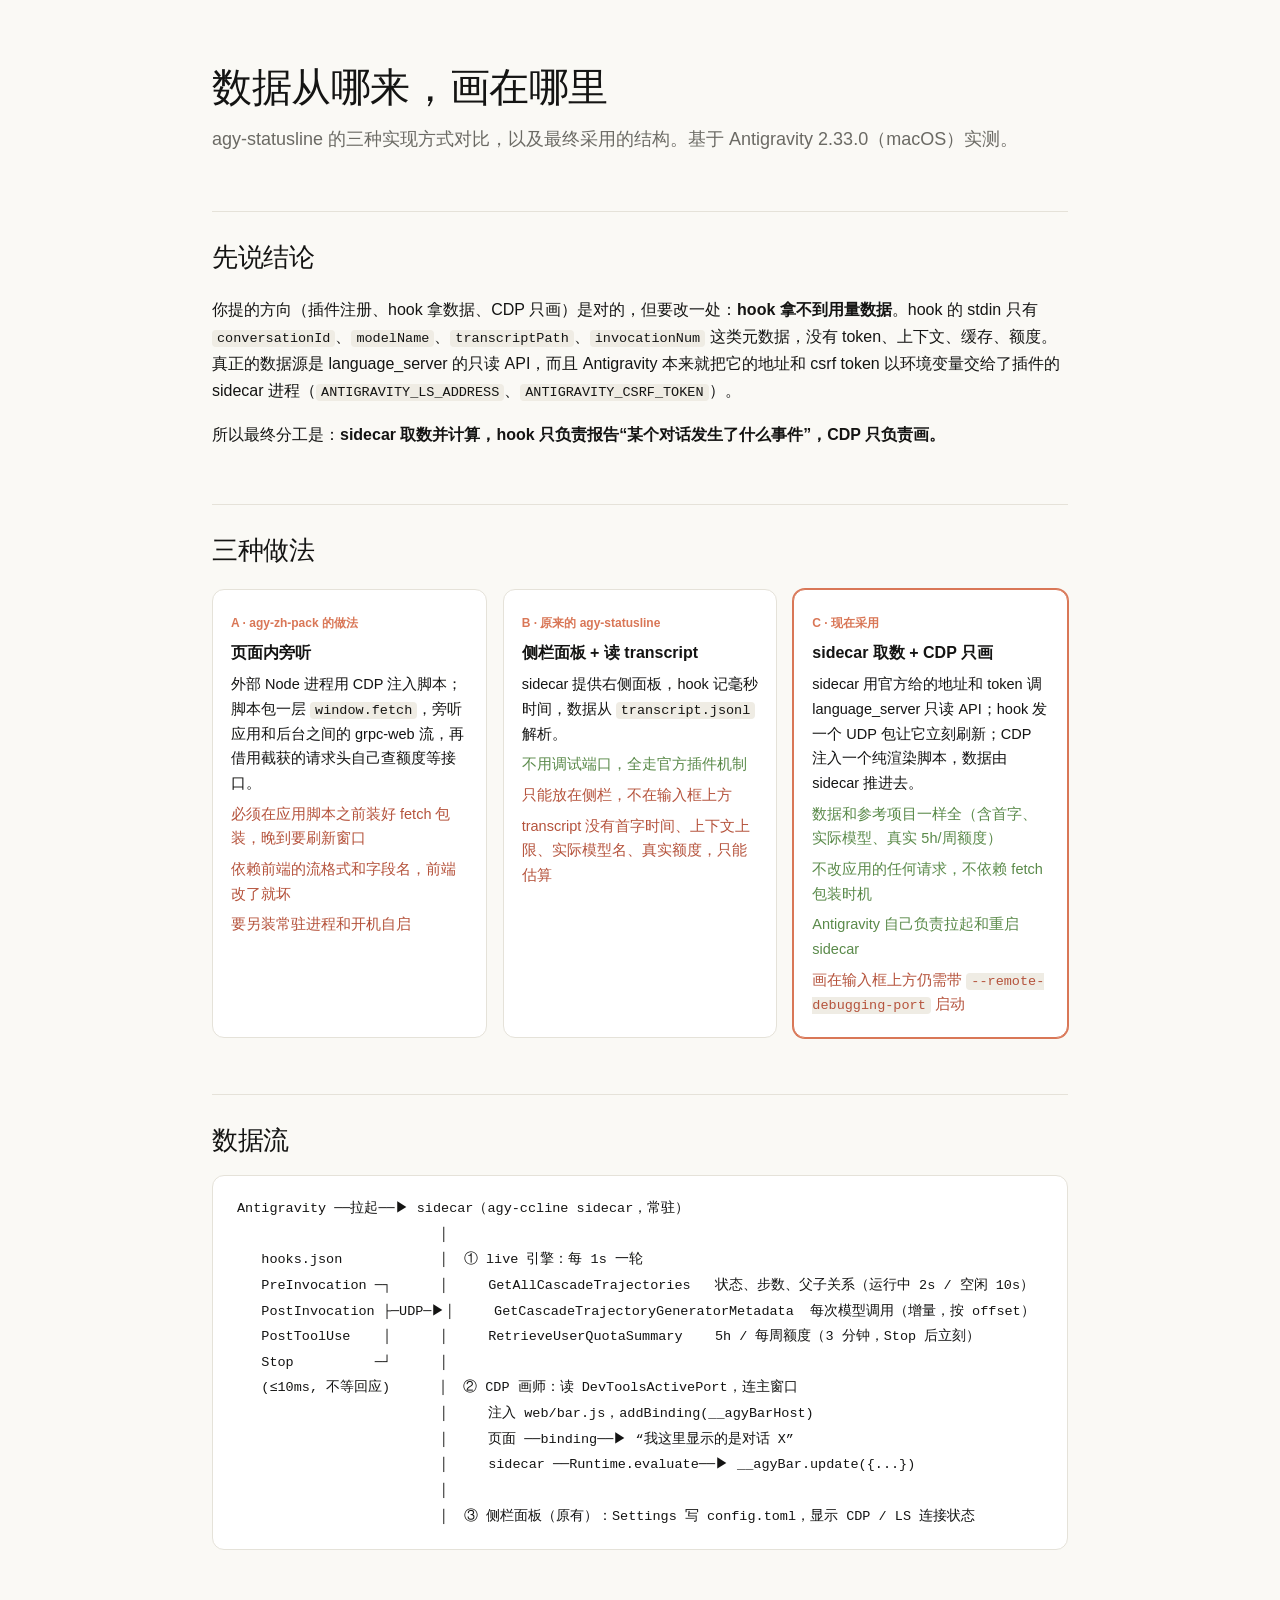
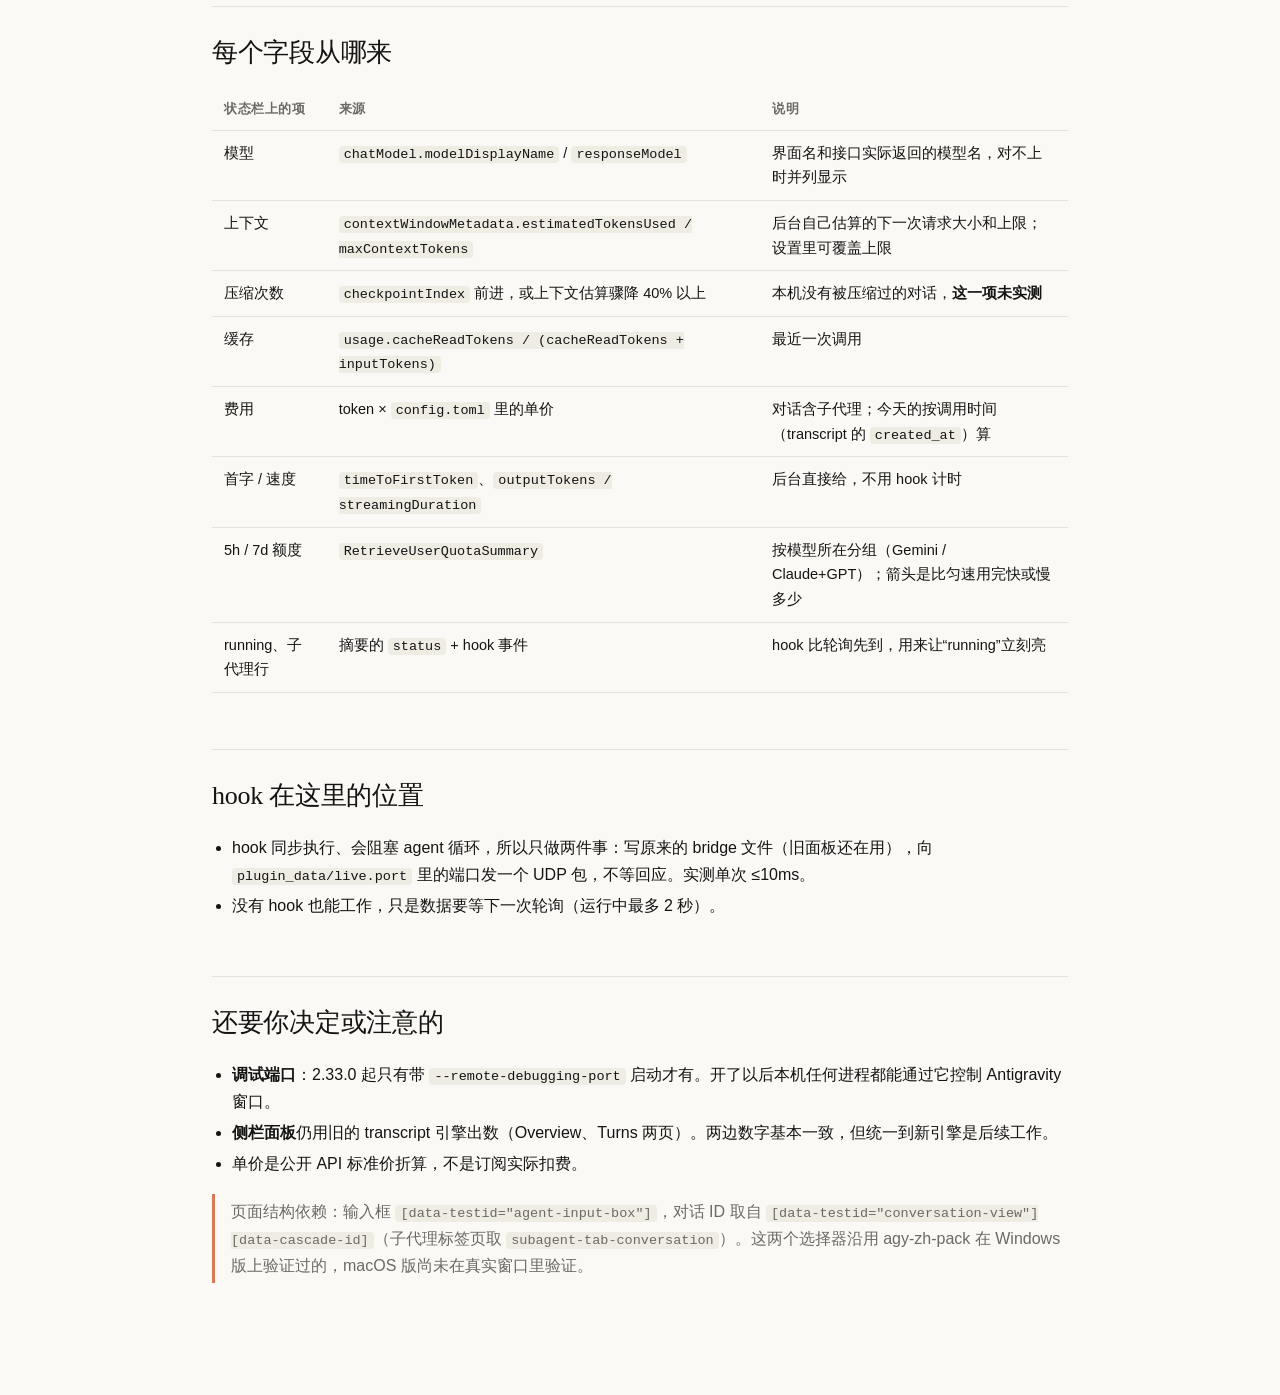
==== docs/architecture.html @ 943f0777 "docs: document the architecture and how to enable the in-page bar" ====
<!doctype html>
<html lang="zh-CN">
<head>
<meta charset="utf-8">
<title>agy-statusline 架构：数据从哪来，画在哪里</title>
<style>
  :root{--bg:#faf9f5;--fg:#141413;--muted:#6b6a64;--line:#e5e2d9;--accent:#d97757;--card:#fff;--ok:#5a8a4a;--bad:#b5533c}
  *{box-sizing:border-box}
  body{margin:0;background:var(--bg);color:var(--fg);font:16px/1.7 -apple-system,"Helvetica Neue","PingFang SC",sans-serif}
  main{max-width:920px;margin:0 auto;padding:64px 32px 96px}
  h1,h2{font-family:"Tiempos Headline",Georgia,"Songti SC",serif;font-weight:500;letter-spacing:-.01em}
  h1{font-size:40px;line-height:1.2;margin:0 0 12px}
  h2{font-size:26px;margin:56px 0 12px;padding-top:24px;border-top:1px solid var(--line)}
  h3{font-size:16px;margin:0 0 6px}
  .lede{color:var(--muted);font-size:18px;margin:0 0 8px}
  code{font:13.5px/1.5 ui-monospace,SFMono-Regular,Menlo,monospace;background:#efece4;padding:1px 5px;border-radius:4px}
  table{width:100%;border-collapse:collapse;font-size:14.5px;margin:12px 0}
  th,td{text-align:left;vertical-align:top;padding:10px 12px;border-bottom:1px solid var(--line)}
  th{font-weight:600;color:var(--muted);font-size:13px;text-transform:uppercase;letter-spacing:.04em}
  .cards{display:grid;grid-template-columns:repeat(3,1fr);gap:16px;margin:16px 0}
  .card{background:var(--card);border:1px solid var(--line);border-radius:12px;padding:18px 18px 14px}
  .card.pick{border-color:var(--accent);box-shadow:0 0 0 1px var(--accent)}
  .tag{display:inline-block;font-size:12px;font-weight:600;color:var(--accent);margin-bottom:6px}
  .card p{margin:6px 0;font-size:14.5px}
  .yes{color:var(--ok)} .no{color:var(--bad)}
  .flow{background:var(--card);border:1px solid var(--line);border-radius:12px;padding:20px 24px;font:13.5px/1.9 ui-monospace,Menlo,monospace;white-space:pre;overflow-x:auto}
  ul{padding-left:20px} li{margin:4px 0}
  .note{border-left:3px solid var(--accent);padding:4px 0 4px 16px;color:var(--muted)}
</style>
</head>
<body>
<main>
  <h1>数据从哪来，画在哪里</h1>
  <p class="lede">agy-statusline 的三种实现方式对比，以及最终采用的结构。基于 Antigravity 2.33.0（macOS）实测。</p>

  <h2>先说结论</h2>
  <p>你提的方向（插件注册、hook 拿数据、CDP 只画）是对的，但要改一处：<strong>hook 拿不到用量数据</strong>。hook 的 stdin 只有 <code>conversationId</code>、<code>modelName</code>、<code>transcriptPath</code>、<code>invocationNum</code> 这类元数据，没有 token、上下文、缓存、额度。真正的数据源是 language_server 的只读 API，而且 Antigravity 本来就把它的地址和 csrf token 以环境变量交给了插件的 sidecar 进程（<code>ANTIGRAVITY_LS_ADDRESS</code>、<code>ANTIGRAVITY_CSRF_TOKEN</code>）。</p>
  <p>所以最终分工是：<strong>sidecar 取数并计算，hook 只负责报告“某个对话发生了什么事件”，CDP 只负责画。</strong></p>

  <h2>三种做法</h2>
  <div class="cards">
    <div class="card">
      <div class="tag">A · agy-zh-pack 的做法</div>
      <h3>页面内旁听</h3>
      <p>外部 Node 进程用 CDP 注入脚本；脚本包一层 <code>window.fetch</code>，旁听应用和后台之间的 grpc-web 流，再借用截获的请求头自己查额度等接口。</p>
      <p class="no">必须在应用脚本之前装好 fetch 包装，晚到要刷新窗口</p>
      <p class="no">依赖前端的流格式和字段名，前端改了就坏</p>
      <p class="no">要另装常驻进程和开机自启</p>
    </div>
    <div class="card">
      <div class="tag">B · 原来的 agy-statusline</div>
      <h3>侧栏面板 + 读 transcript</h3>
      <p>sidecar 提供右侧面板，hook 记毫秒时间，数据从 <code>transcript.jsonl</code> 解析。</p>
      <p class="yes">不用调试端口，全走官方插件机制</p>
      <p class="no">只能放在侧栏，不在输入框上方</p>
      <p class="no">transcript 没有首字时间、上下文上限、实际模型名、真实额度，只能估算</p>
    </div>
    <div class="card pick">
      <div class="tag">C · 现在采用</div>
      <h3>sidecar 取数 + CDP 只画</h3>
      <p>sidecar 用官方给的地址和 token 调 language_server 只读 API；hook 发一个 UDP 包让它立刻刷新；CDP 注入一个纯渲染脚本，数据由 sidecar 推进去。</p>
      <p class="yes">数据和参考项目一样全（含首字、实际模型、真实 5h/周额度）</p>
      <p class="yes">不改应用的任何请求，不依赖 fetch 包装时机</p>
      <p class="yes">Antigravity 自己负责拉起和重启 sidecar</p>
      <p class="no">画在输入框上方仍需带 <code>--remote-debugging-port</code> 启动</p>
    </div>
  </div>

  <h2>数据流</h2>
  <div class="flow">Antigravity ──拉起──▶ sidecar（agy-ccline sidecar，常驻）
                         │
   hooks.json            │  ① live 引擎：每 1s 一轮
   PreInvocation ─┐      │     GetAllCascadeTrajectories   状态、步数、父子关系（运行中 2s / 空闲 10s）
   PostInvocation ├─UDP─▶│     GetCascadeTrajectoryGeneratorMetadata  每次模型调用（增量，按 offset）
   PostToolUse    │      │     RetrieveUserQuotaSummary    5h / 每周额度（3 分钟，Stop 后立刻）
   Stop          ─┘      │
   (≤10ms, 不等回应)      │  ② CDP 画师：读 DevToolsActivePort，连主窗口
                         │     注入 web/bar.js，addBinding(__agyBarHost)
                         │     页面 ──binding──▶ “我这里显示的是对话 X”
                         │     sidecar ──Runtime.evaluate──▶ __agyBar.update({...})
                         │
                         │  ③ 侧栏面板（原有）：Settings 写 config.toml，显示 CDP / LS 连接状态</div>

  <h2>每个字段从哪来</h2>
  <table>
    <tr><th>状态栏上的项</th><th>来源</th><th>说明</th></tr>
    <tr><td>模型</td><td><code>chatModel.modelDisplayName</code> / <code>responseModel</code></td><td>界面名和接口实际返回的模型名，对不上时并列显示</td></tr>
    <tr><td>上下文</td><td><code>contextWindowMetadata.estimatedTokensUsed / maxContextTokens</code></td><td>后台自己估算的下一次请求大小和上限；设置里可覆盖上限</td></tr>
    <tr><td>压缩次数</td><td><code>checkpointIndex</code> 前进，或上下文估算骤降 40% 以上</td><td>本机没有被压缩过的对话，<strong>这一项未实测</strong></td></tr>
    <tr><td>缓存</td><td><code>usage.cacheReadTokens / (cacheReadTokens + inputTokens)</code></td><td>最近一次调用</td></tr>
    <tr><td>费用</td><td>token × <code>config.toml</code> 里的单价</td><td>对话含子代理；今天的按调用时间（transcript 的 <code>created_at</code>）算</td></tr>
    <tr><td>首字 / 速度</td><td><code>timeToFirstToken</code>、<code>outputTokens / streamingDuration</code></td><td>后台直接给，不用 hook 计时</td></tr>
    <tr><td>5h / 7d 额度</td><td><code>RetrieveUserQuotaSummary</code></td><td>按模型所在分组（Gemini / Claude+GPT）；箭头是比匀速用完快或慢多少</td></tr>
    <tr><td>running、子代理行</td><td>摘要的 <code>status</code> + hook 事件</td><td>hook 比轮询先到，用来让“running”立刻亮</td></tr>
  </table>

  <h2>hook 在这里的位置</h2>
  <ul>
    <li>hook 同步执行、会阻塞 agent 循环，所以只做两件事：写原来的 bridge 文件（旧面板还在用），向 <code>plugin_data/live.port</code> 里的端口发一个 UDP 包，不等回应。实测单次 ≤10ms。</li>
    <li>没有 hook 也能工作，只是数据要等下一次轮询（运行中最多 2 秒）。</li>
  </ul>

  <h2>还要你决定或注意的</h2>
  <ul>
    <li><strong>调试端口</strong>：2.33.0 起只有带 <code>--remote-debugging-port</code> 启动才有。开了以后本机任何进程都能通过它控制 Antigravity 窗口。</li>
    <li><strong>侧栏面板</strong>仍用旧的 transcript 引擎出数（Overview、Turns 两页）。两边数字基本一致，但统一到新引擎是后续工作。</li>
    <li>单价是公开 API 标准价折算，不是订阅实际扣费。</li>
  </ul>
  <p class="note">页面结构依赖：输入框 <code>[data-testid="agent-input-box"]</code>，对话 ID 取自 <code>[data-testid="conversation-view"][data-cascade-id]</code>（子代理标签页取 <code>subagent-tab-conversation</code>）。这两个选择器沿用 agy-zh-pack 在 Windows 版上验证过的，macOS 版尚未在真实窗口里验证。</p>
</main>
</body>
</html>
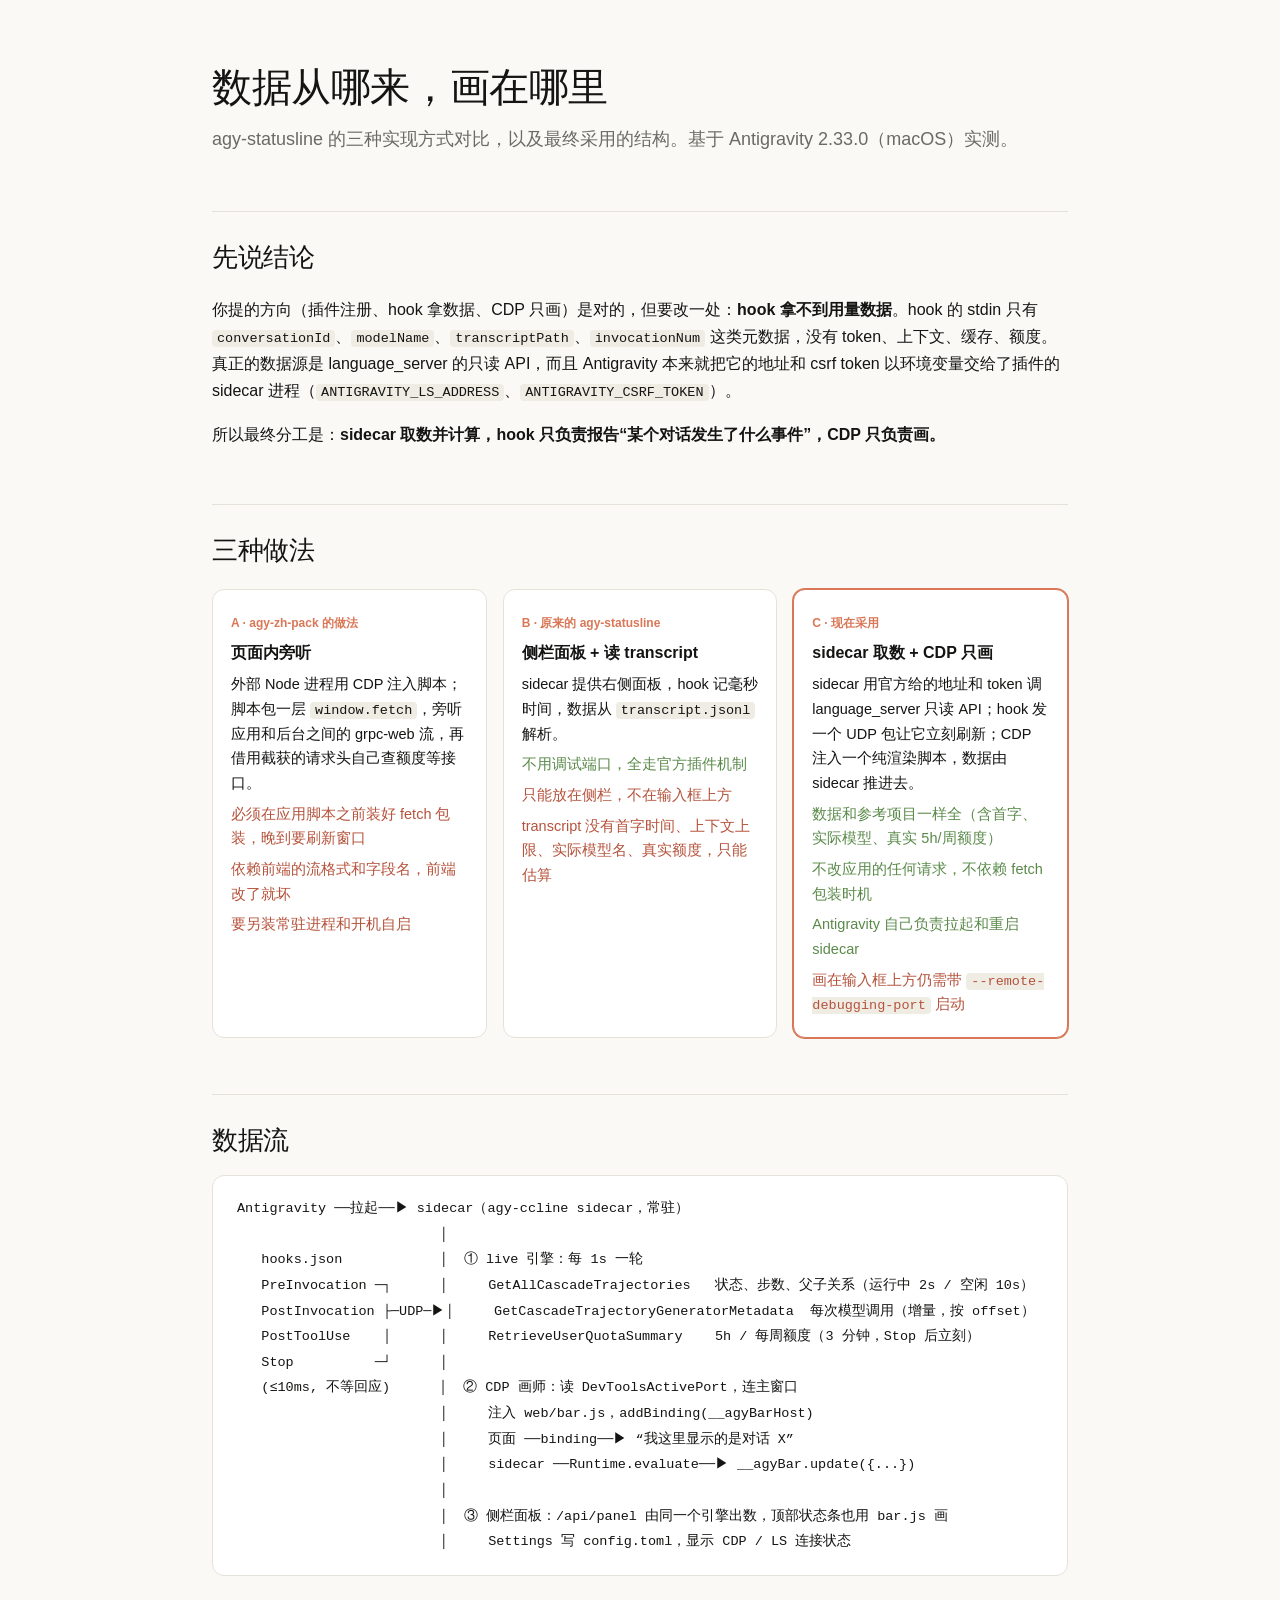
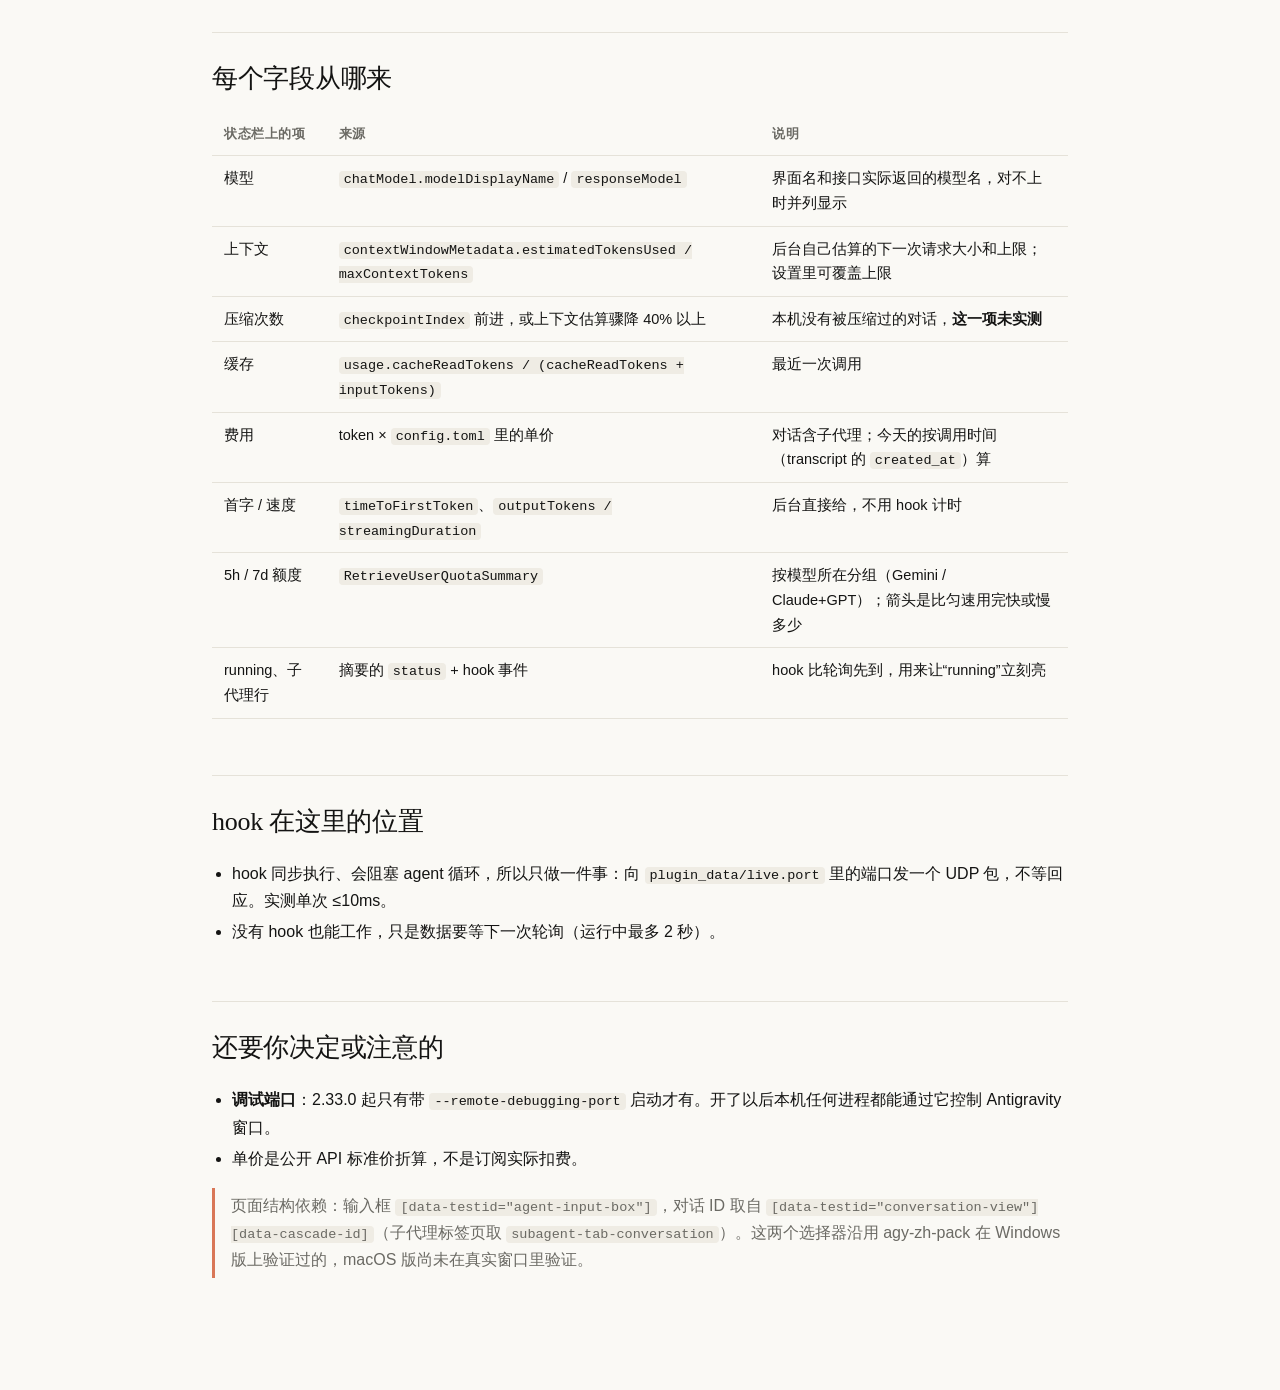
==== commit cf252794: "docs: update docs for the unified engine" ====
--- a/docs/architecture.html
+++ b/docs/architecture.html
@@ -79,7 +79,8 @@
                          │     页面 ──binding──▶ “我这里显示的是对话 X”
                          │     sidecar ──Runtime.evaluate──▶ __agyBar.update({...})
                          │
-                         │  ③ 侧栏面板（原有）：Settings 写 config.toml，显示 CDP / LS 连接状态</div>
+                         │  ③ 侧栏面板：/api/panel 由同一个引擎出数，顶部状态条也用 bar.js 画
+                         │     Settings 写 config.toml，显示 CDP / LS 连接状态</div>
 
   <h2>每个字段从哪来</h2>
   <table>
@@ -96,14 +97,13 @@
 
   <h2>hook 在这里的位置</h2>
   <ul>
-    <li>hook 同步执行、会阻塞 agent 循环，所以只做两件事：写原来的 bridge 文件（旧面板还在用），向 <code>plugin_data/live.port</code> 里的端口发一个 UDP 包，不等回应。实测单次 ≤10ms。</li>
+    <li>hook 同步执行、会阻塞 agent 循环，所以只做一件事：向 <code>plugin_data/live.port</code> 里的端口发一个 UDP 包，不等回应。实测单次 ≤10ms。</li>
     <li>没有 hook 也能工作，只是数据要等下一次轮询（运行中最多 2 秒）。</li>
   </ul>
 
   <h2>还要你决定或注意的</h2>
   <ul>
     <li><strong>调试端口</strong>：2.33.0 起只有带 <code>--remote-debugging-port</code> 启动才有。开了以后本机任何进程都能通过它控制 Antigravity 窗口。</li>
-    <li><strong>侧栏面板</strong>仍用旧的 transcript 引擎出数（Overview、Turns 两页）。两边数字基本一致，但统一到新引擎是后续工作。</li>
     <li>单价是公开 API 标准价折算，不是订阅实际扣费。</li>
   </ul>
   <p class="note">页面结构依赖：输入框 <code>[data-testid="agent-input-box"]</code>，对话 ID 取自 <code>[data-testid="conversation-view"][data-cascade-id]</code>（子代理标签页取 <code>subagent-tab-conversation</code>）。这两个选择器沿用 agy-zh-pack 在 Windows 版上验证过的，macOS 版尚未在真实窗口里验证。</p>
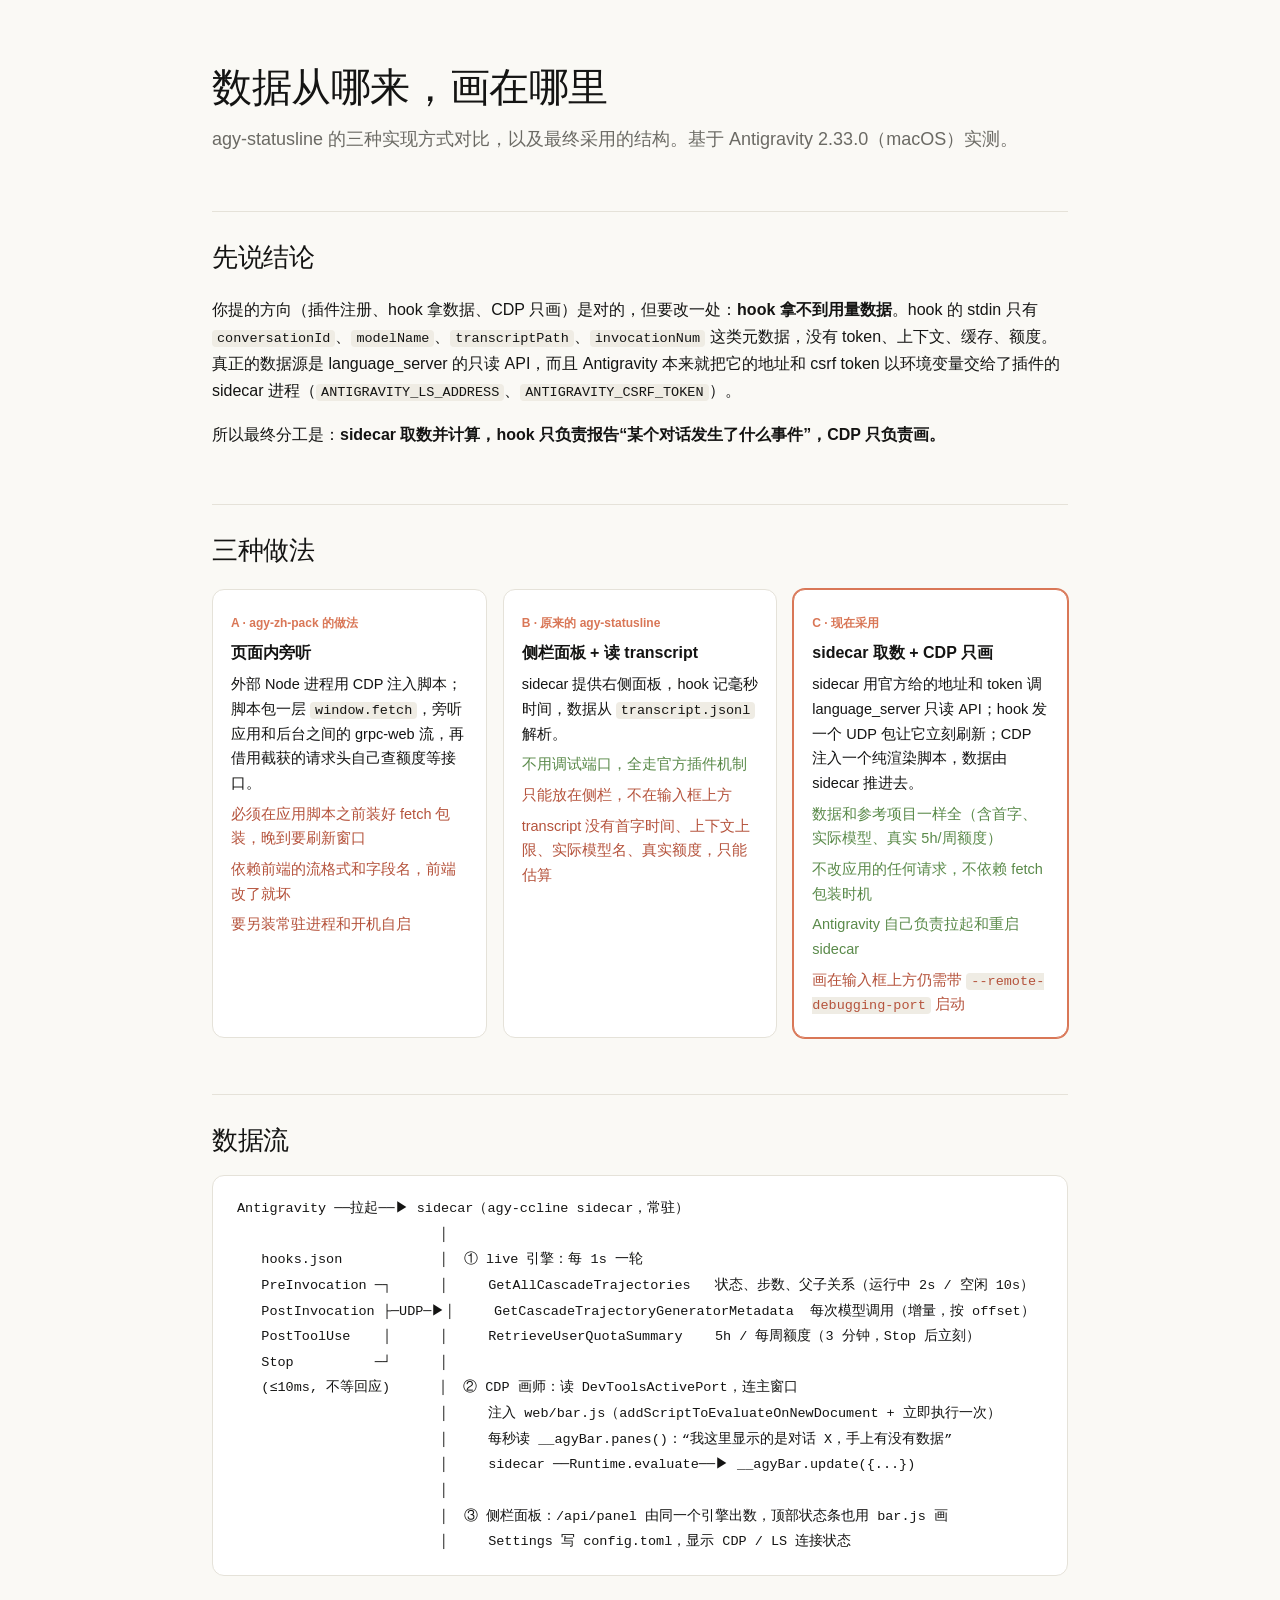
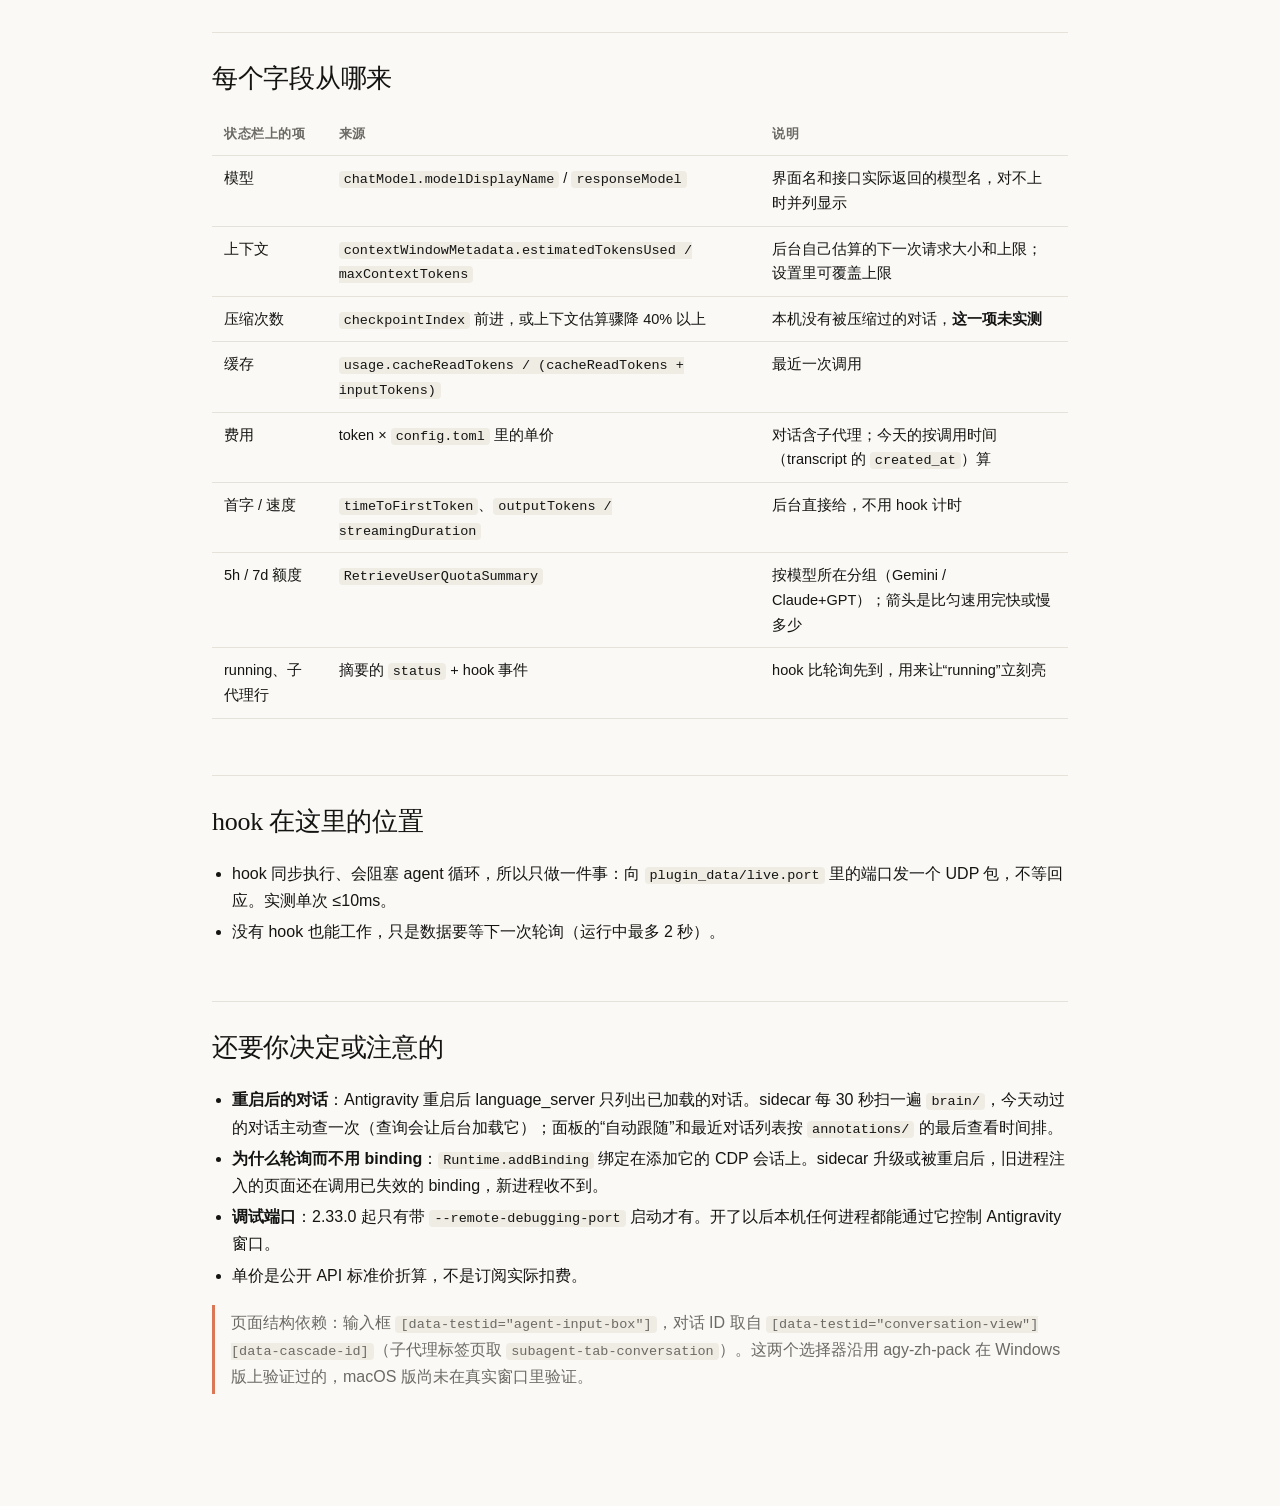
==== commit 89b3cd51: "docs: note restart handling and pane polling" ====
--- a/docs/architecture.html
+++ b/docs/architecture.html
@@ -75,8 +75,8 @@
    PostToolUse    │      │     RetrieveUserQuotaSummary    5h / 每周额度（3 分钟，Stop 后立刻）
    Stop          ─┘      │
    (≤10ms, 不等回应)      │  ② CDP 画师：读 DevToolsActivePort，连主窗口
-                         │     注入 web/bar.js，addBinding(__agyBarHost)
-                         │     页面 ──binding──▶ “我这里显示的是对话 X”
+                         │     注入 web/bar.js（addScriptToEvaluateOnNewDocument + 立即执行一次）
+                         │     每秒读 __agyBar.panes()：“我这里显示的是对话 X，手上有没有数据”
                          │     sidecar ──Runtime.evaluate──▶ __agyBar.update({...})
                          │
                          │  ③ 侧栏面板：/api/panel 由同一个引擎出数，顶部状态条也用 bar.js 画
@@ -103,6 +103,8 @@
 
   <h2>还要你决定或注意的</h2>
   <ul>
+    <li><strong>重启后的对话</strong>：Antigravity 重启后 language_server 只列出已加载的对话。sidecar 每 30 秒扫一遍 <code>brain/</code>，今天动过的对话主动查一次（查询会让后台加载它）；面板的“自动跟随”和最近对话列表按 <code>annotations/</code> 的最后查看时间排。</li>
+    <li><strong>为什么轮询而不用 binding</strong>：<code>Runtime.addBinding</code> 绑定在添加它的 CDP 会话上。sidecar 升级或被重启后，旧进程注入的页面还在调用已失效的 binding，新进程收不到。</li>
     <li><strong>调试端口</strong>：2.33.0 起只有带 <code>--remote-debugging-port</code> 启动才有。开了以后本机任何进程都能通过它控制 Antigravity 窗口。</li>
     <li>单价是公开 API 标准价折算，不是订阅实际扣费。</li>
   </ul>
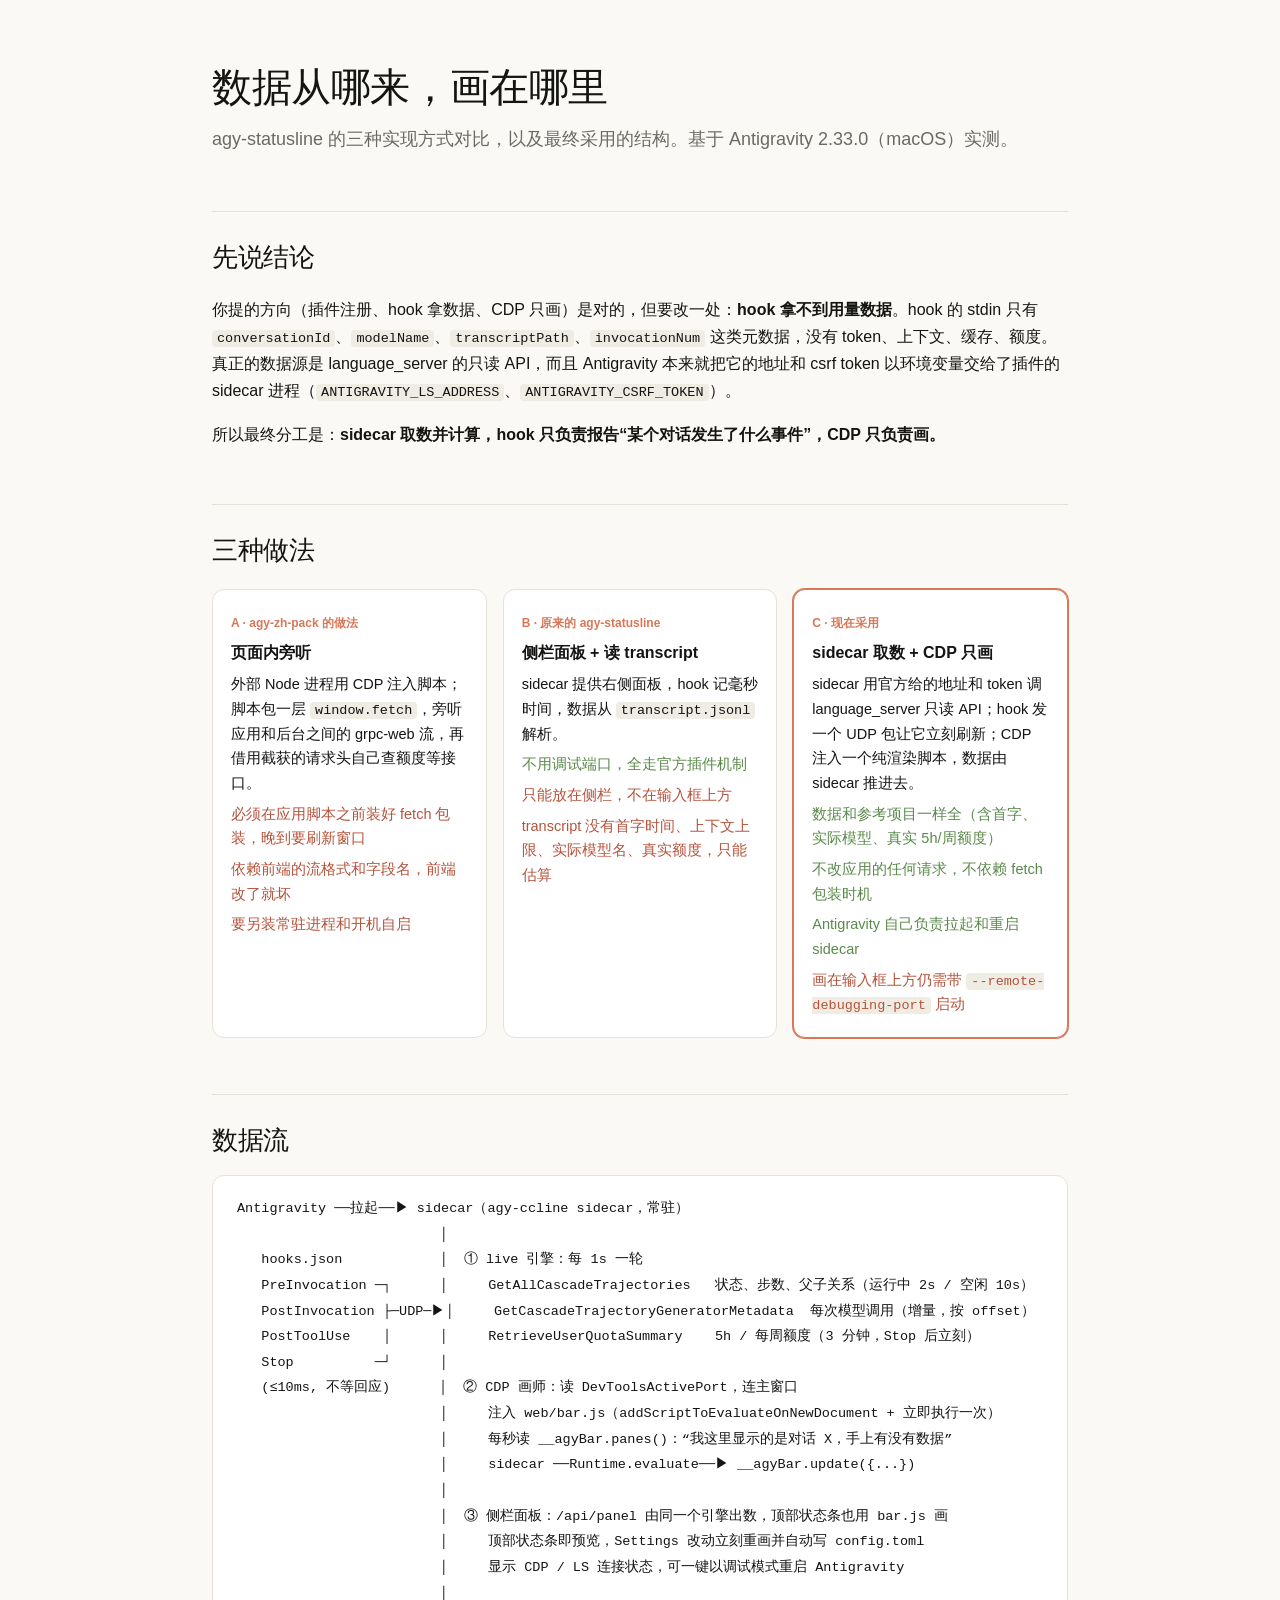
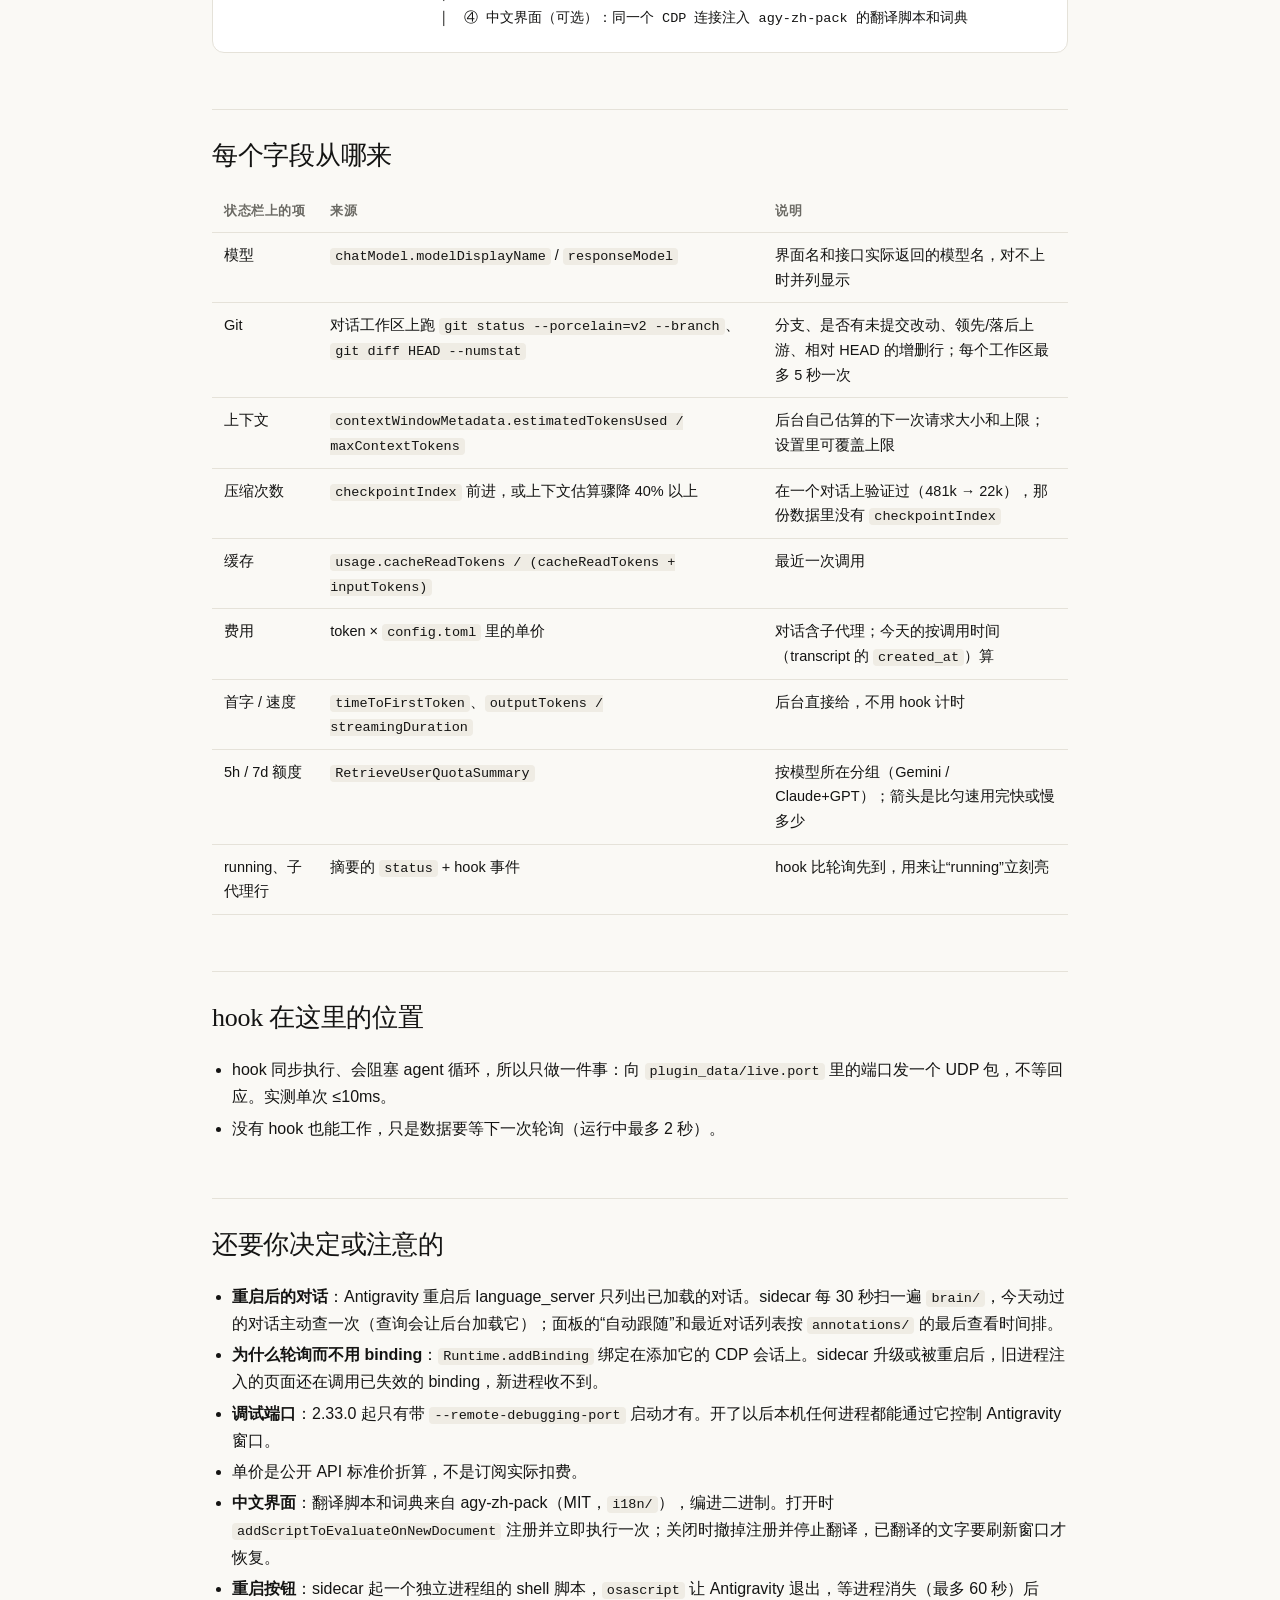
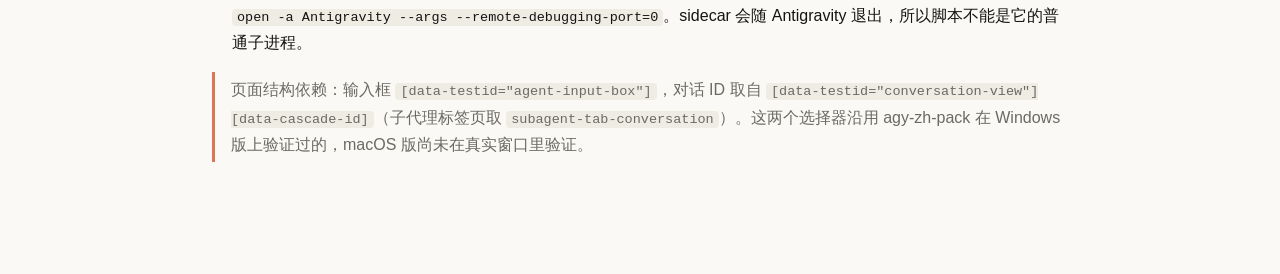
==== commit 5fa1a065: "docs: describe segments, chinese ui and the restart button" ====
--- a/docs/architecture.html
+++ b/docs/architecture.html
@@ -80,14 +80,18 @@
                          │     sidecar ──Runtime.evaluate──▶ __agyBar.update({...})
                          │
                          │  ③ 侧栏面板：/api/panel 由同一个引擎出数，顶部状态条也用 bar.js 画
-                         │     Settings 写 config.toml，显示 CDP / LS 连接状态</div>
+                         │     顶部状态条即预览，Settings 改动立刻重画并自动写 config.toml
+                         │     显示 CDP / LS 连接状态，可一键以调试模式重启 Antigravity
+                         │
+                         │  ④ 中文界面（可选）：同一个 CDP 连接注入 agy-zh-pack 的翻译脚本和词典</div>
 
   <h2>每个字段从哪来</h2>
   <table>
     <tr><th>状态栏上的项</th><th>来源</th><th>说明</th></tr>
     <tr><td>模型</td><td><code>chatModel.modelDisplayName</code> / <code>responseModel</code></td><td>界面名和接口实际返回的模型名，对不上时并列显示</td></tr>
+    <tr><td>Git</td><td>对话工作区上跑 <code>git status --porcelain=v2 --branch</code>、<code>git diff HEAD --numstat</code></td><td>分支、是否有未提交改动、领先/落后上游、相对 HEAD 的增删行；每个工作区最多 5 秒一次</td></tr>
     <tr><td>上下文</td><td><code>contextWindowMetadata.estimatedTokensUsed / maxContextTokens</code></td><td>后台自己估算的下一次请求大小和上限；设置里可覆盖上限</td></tr>
-    <tr><td>压缩次数</td><td><code>checkpointIndex</code> 前进，或上下文估算骤降 40% 以上</td><td>本机没有被压缩过的对话，<strong>这一项未实测</strong></td></tr>
+    <tr><td>压缩次数</td><td><code>checkpointIndex</code> 前进，或上下文估算骤降 40% 以上</td><td>在一个对话上验证过（481k → 22k），那份数据里没有 <code>checkpointIndex</code></td></tr>
     <tr><td>缓存</td><td><code>usage.cacheReadTokens / (cacheReadTokens + inputTokens)</code></td><td>最近一次调用</td></tr>
     <tr><td>费用</td><td>token × <code>config.toml</code> 里的单价</td><td>对话含子代理；今天的按调用时间（transcript 的 <code>created_at</code>）算</td></tr>
     <tr><td>首字 / 速度</td><td><code>timeToFirstToken</code>、<code>outputTokens / streamingDuration</code></td><td>后台直接给，不用 hook 计时</td></tr>
@@ -107,6 +111,8 @@
     <li><strong>为什么轮询而不用 binding</strong>：<code>Runtime.addBinding</code> 绑定在添加它的 CDP 会话上。sidecar 升级或被重启后，旧进程注入的页面还在调用已失效的 binding，新进程收不到。</li>
     <li><strong>调试端口</strong>：2.33.0 起只有带 <code>--remote-debugging-port</code> 启动才有。开了以后本机任何进程都能通过它控制 Antigravity 窗口。</li>
     <li>单价是公开 API 标准价折算，不是订阅实际扣费。</li>
+    <li><strong>中文界面</strong>：翻译脚本和词典来自 agy-zh-pack（MIT，<code>i18n/</code>），编进二进制。打开时 <code>addScriptToEvaluateOnNewDocument</code> 注册并立即执行一次；关闭时撤掉注册并停止翻译，已翻译的文字要刷新窗口才恢复。</li>
+    <li><strong>重启按钮</strong>：sidecar 起一个独立进程组的 shell 脚本，<code>osascript</code> 让 Antigravity 退出，等进程消失（最多 60 秒）后 <code>open -a Antigravity --args --remote-debugging-port=0</code>。sidecar 会随 Antigravity 退出，所以脚本不能是它的普通子进程。</li>
   </ul>
   <p class="note">页面结构依赖：输入框 <code>[data-testid="agent-input-box"]</code>，对话 ID 取自 <code>[data-testid="conversation-view"][data-cascade-id]</code>（子代理标签页取 <code>subagent-tab-conversation</code>）。这两个选择器沿用 agy-zh-pack 在 Windows 版上验证过的，macOS 版尚未在真实窗口里验证。</p>
 </main>
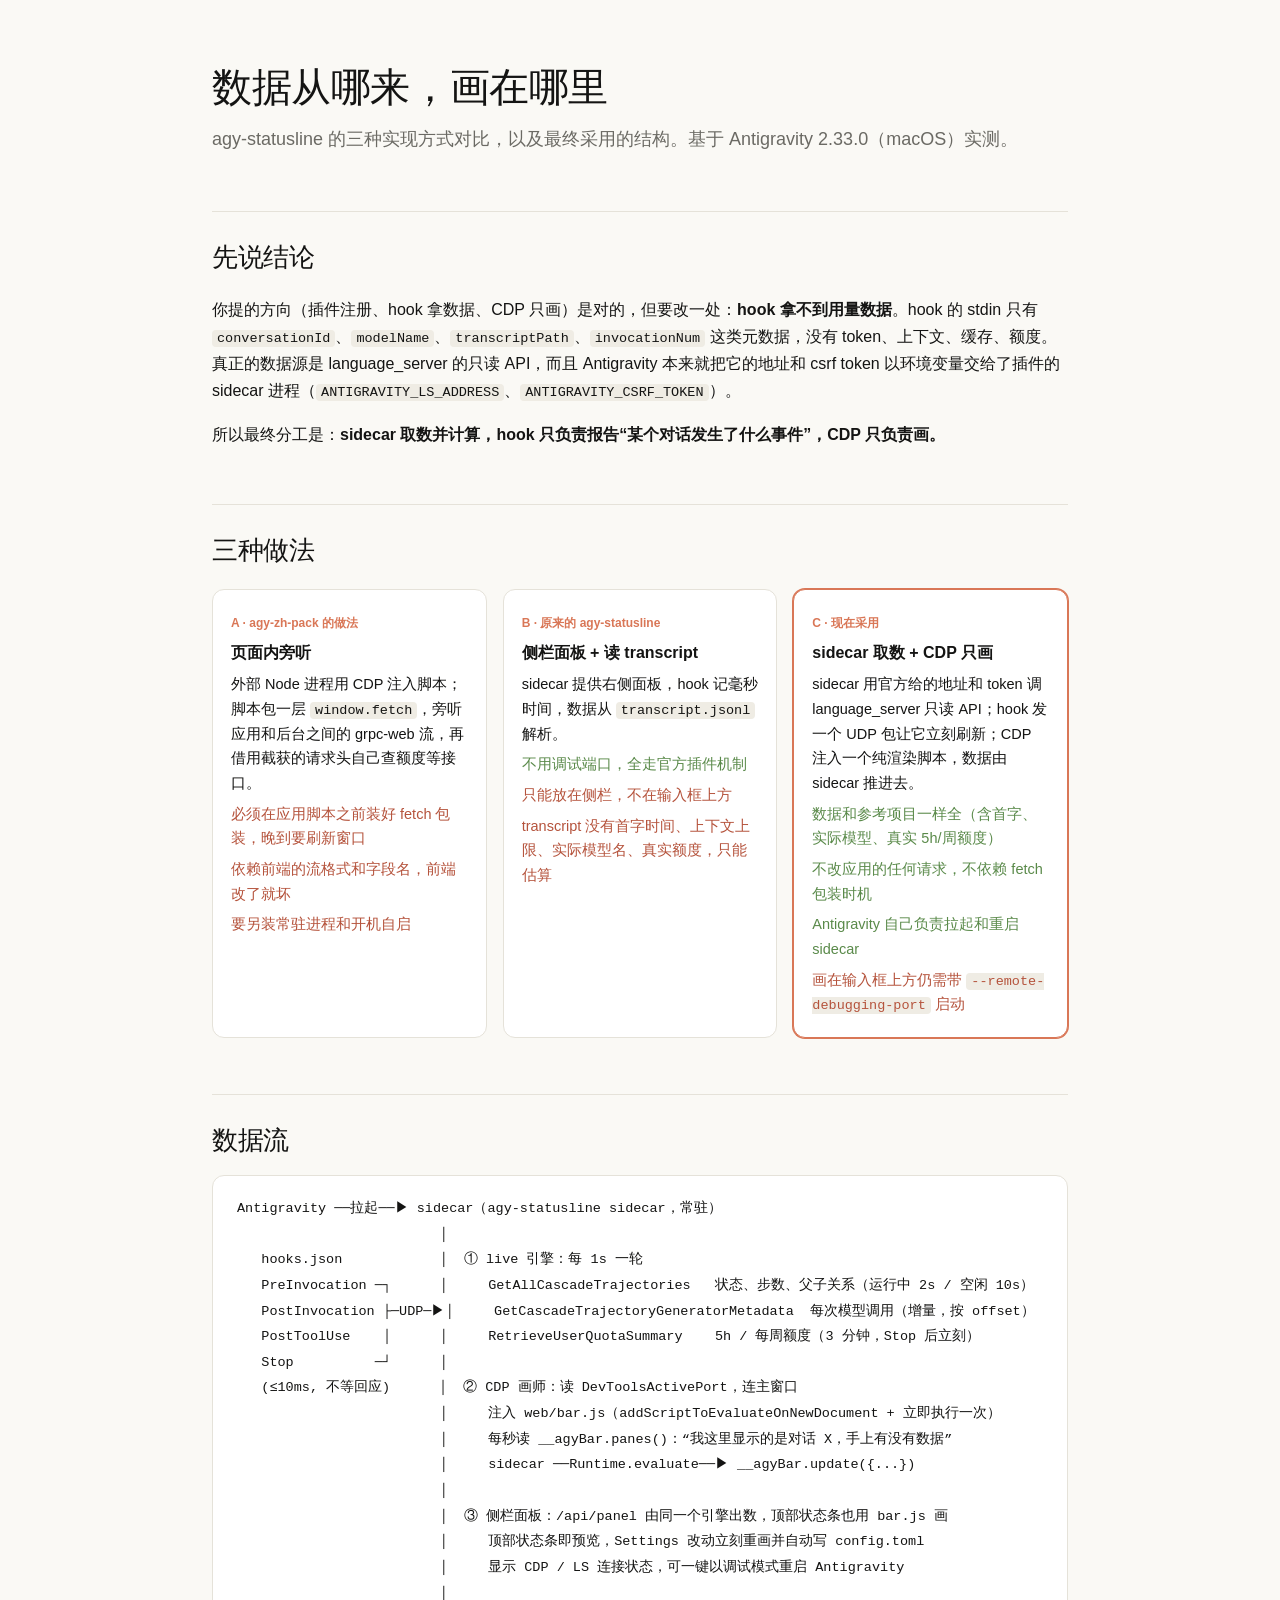
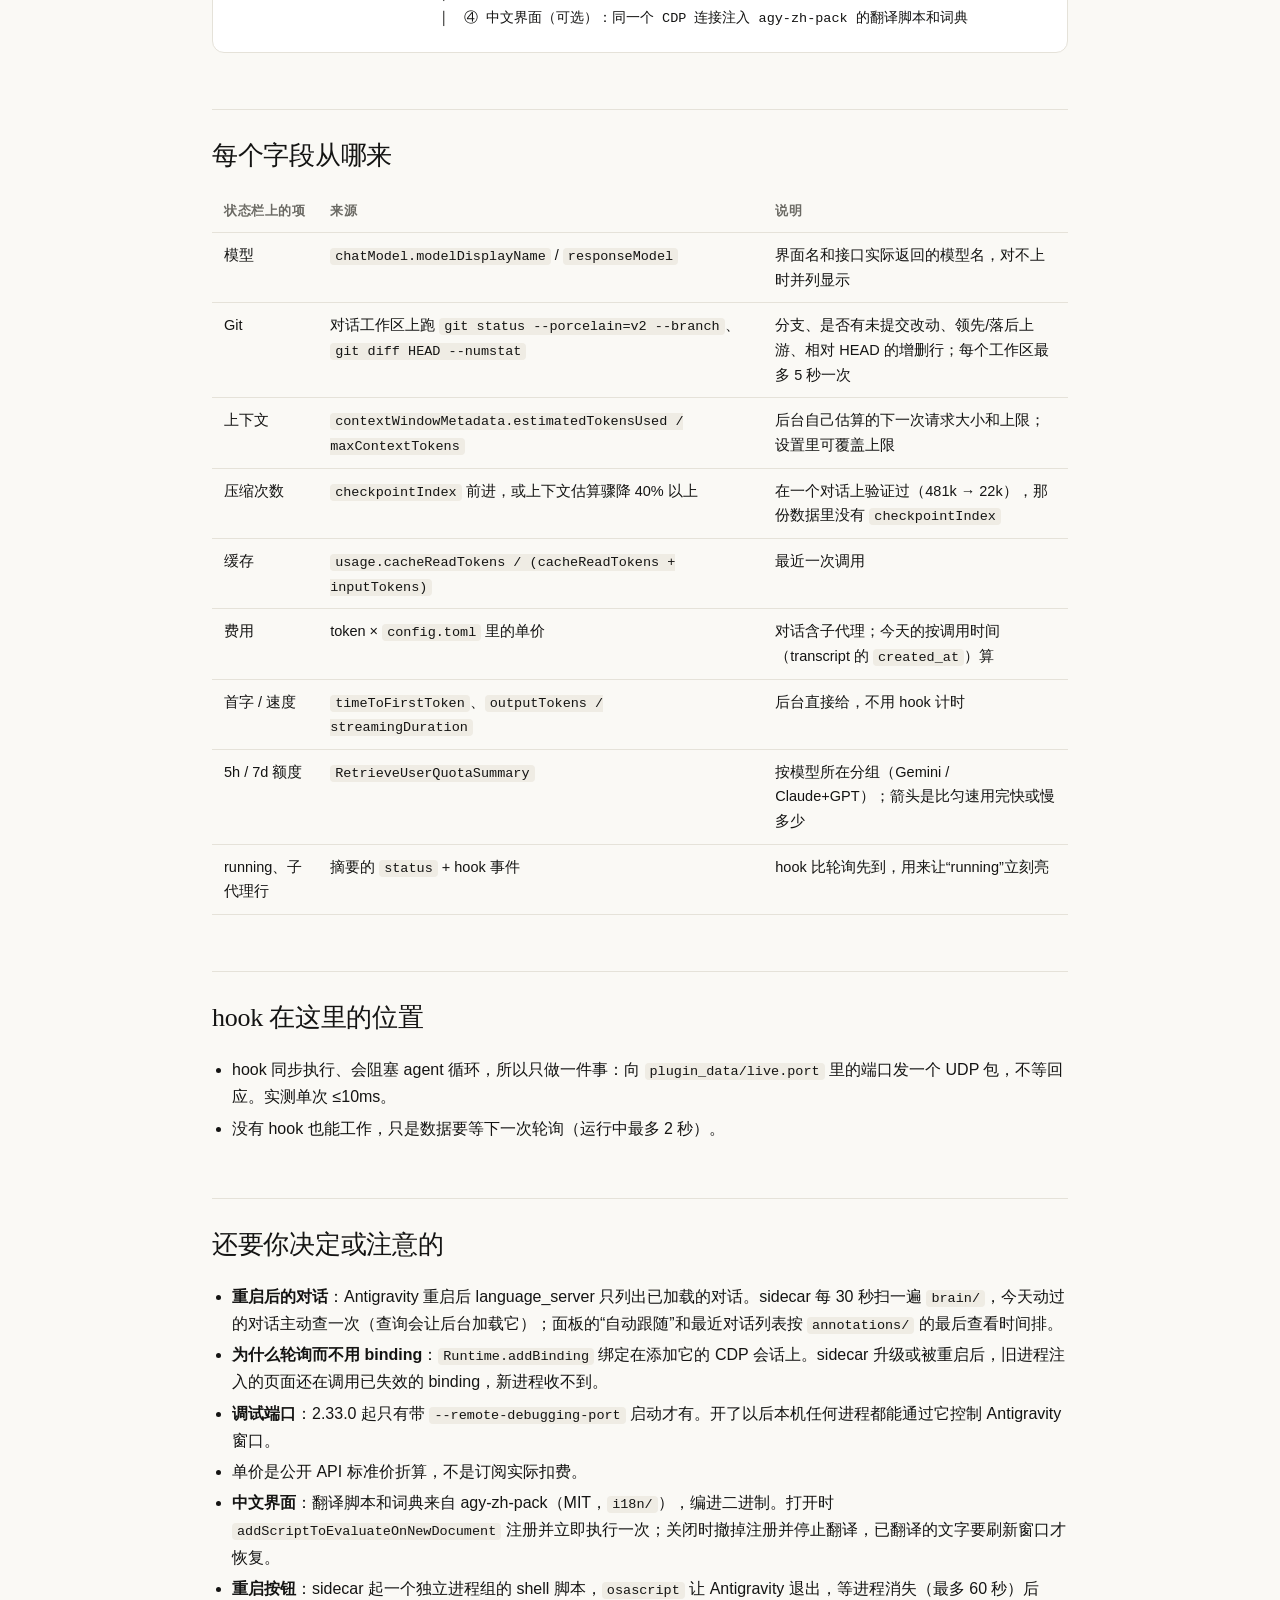
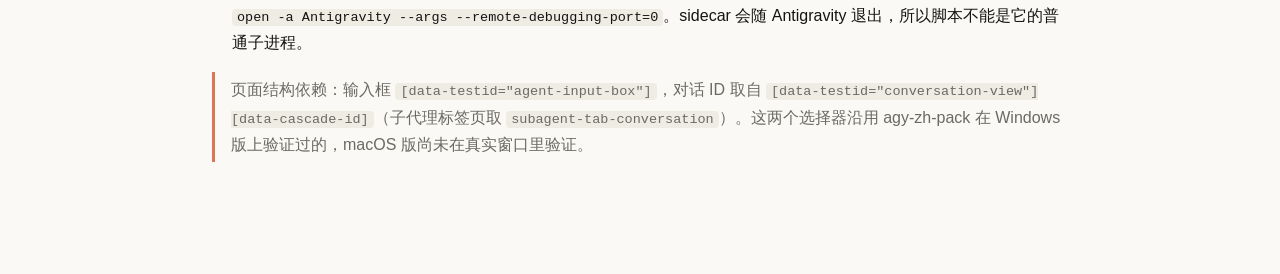
==== commit e49761ad: "refactor: drop the cometixline name The project is unrelated to CCometixLine. The plugin is now show" ====
--- a/docs/architecture.html
+++ b/docs/architecture.html
@@ -67,7 +67,7 @@
   </div>
 
   <h2>数据流</h2>
-  <div class="flow">Antigravity ──拉起──▶ sidecar（agy-ccline sidecar，常驻）
+  <div class="flow">Antigravity ──拉起──▶ sidecar（agy-statusline sidecar，常驻）
                          │
    hooks.json            │  ① live 引擎：每 1s 一轮
    PreInvocation ─┐      │     GetAllCascadeTrajectories   状态、步数、父子关系（运行中 2s / 空闲 10s）
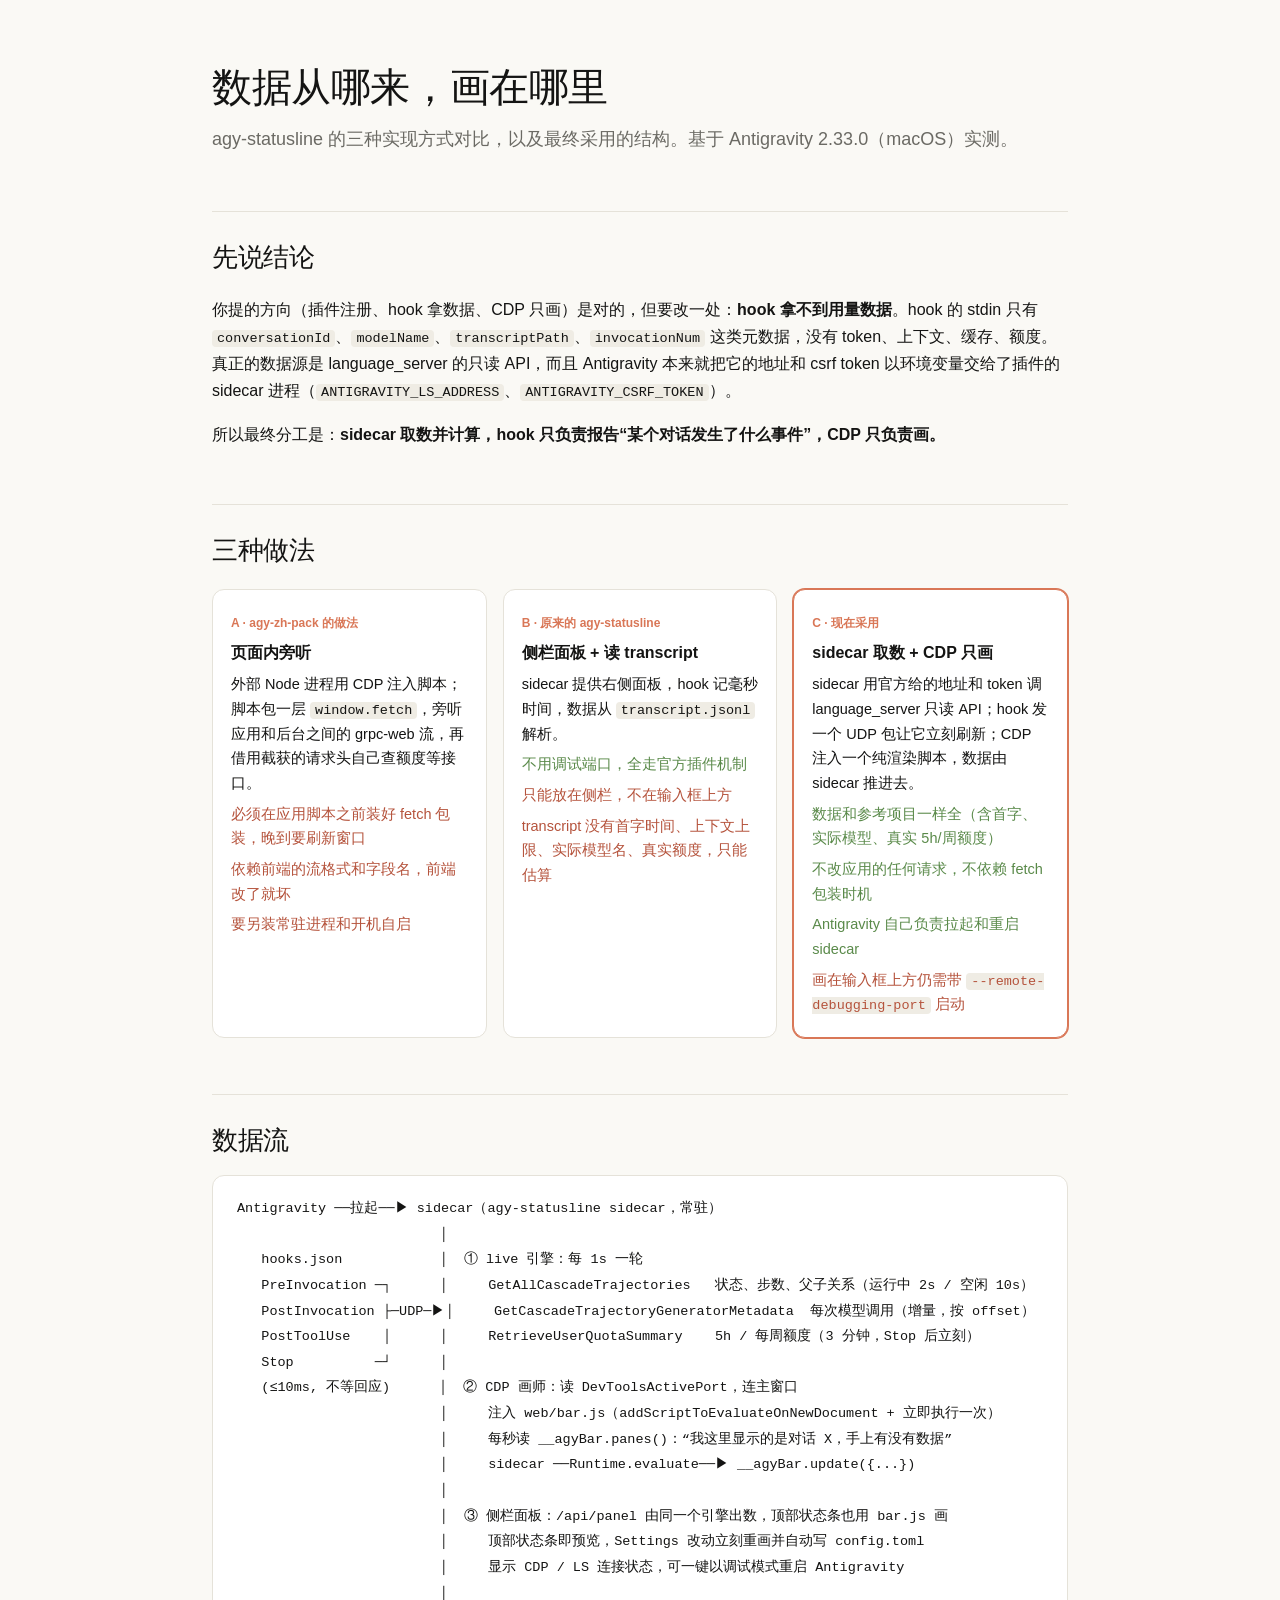
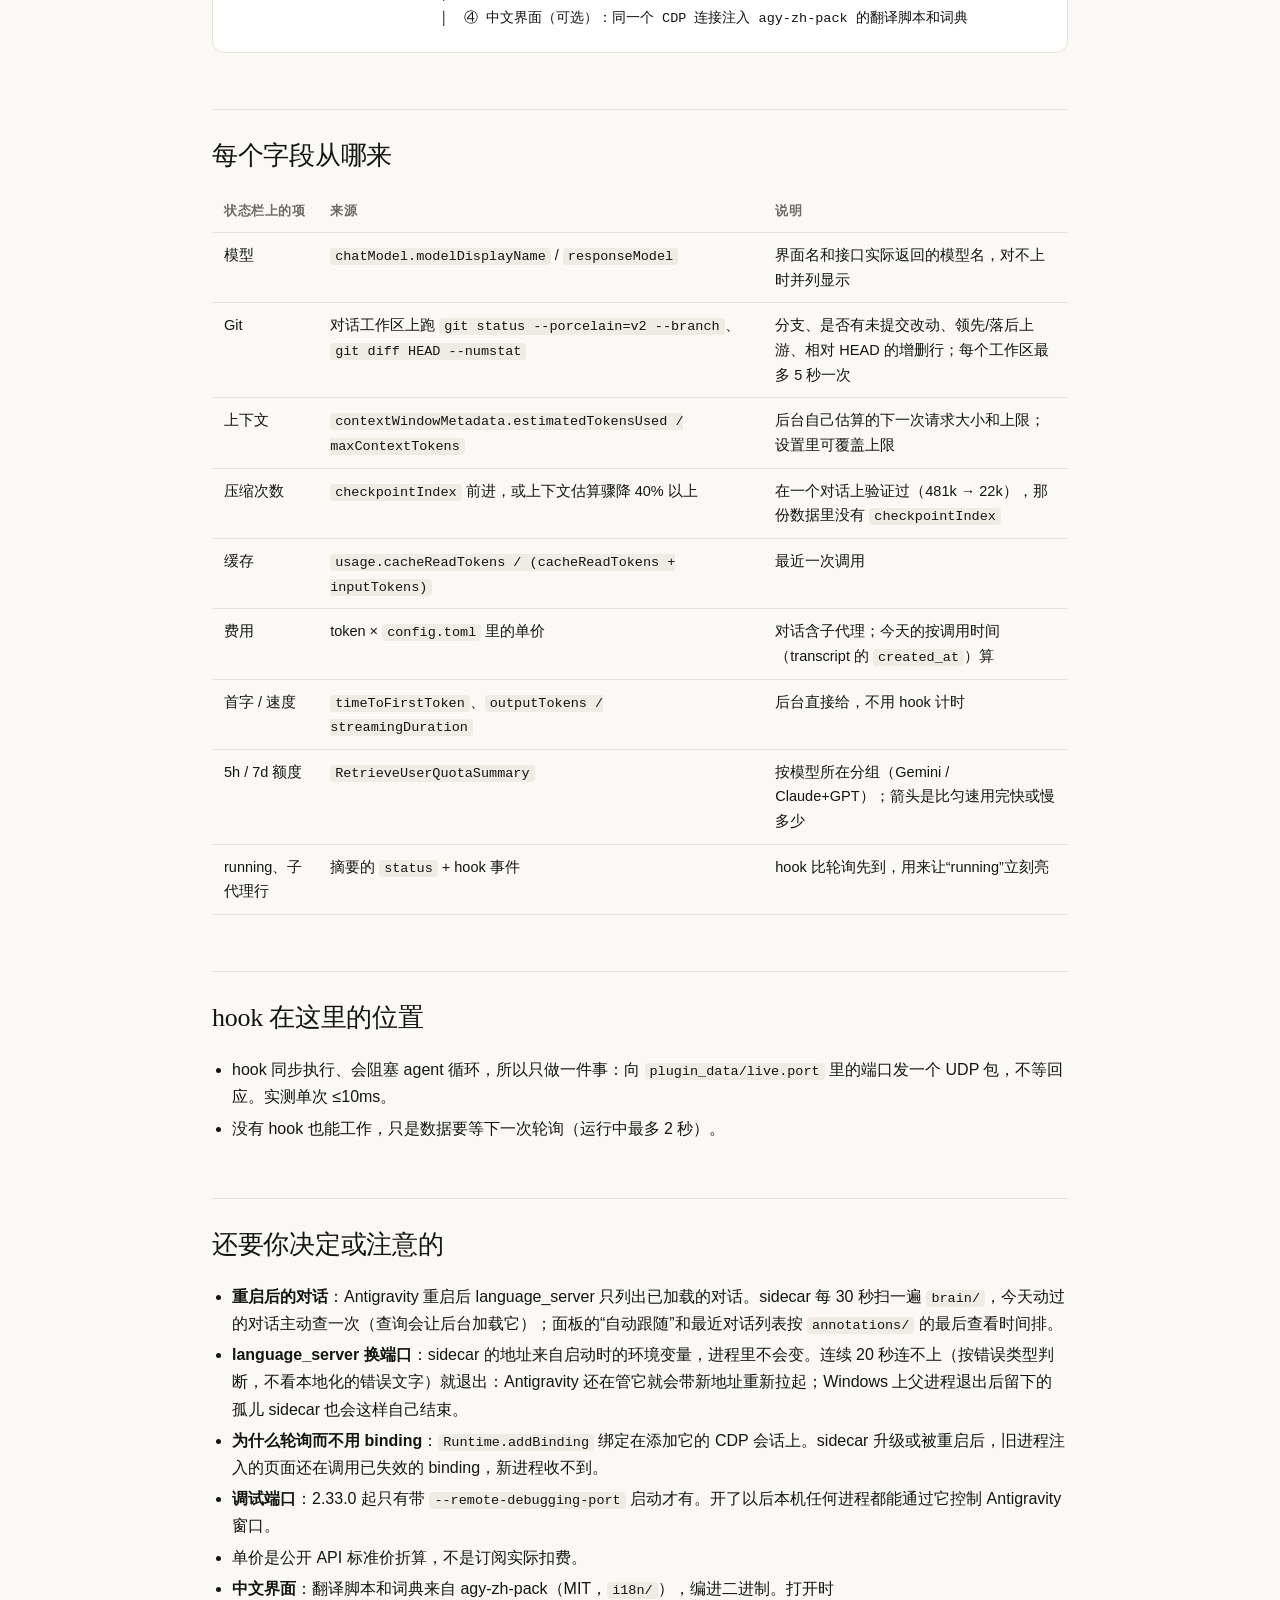
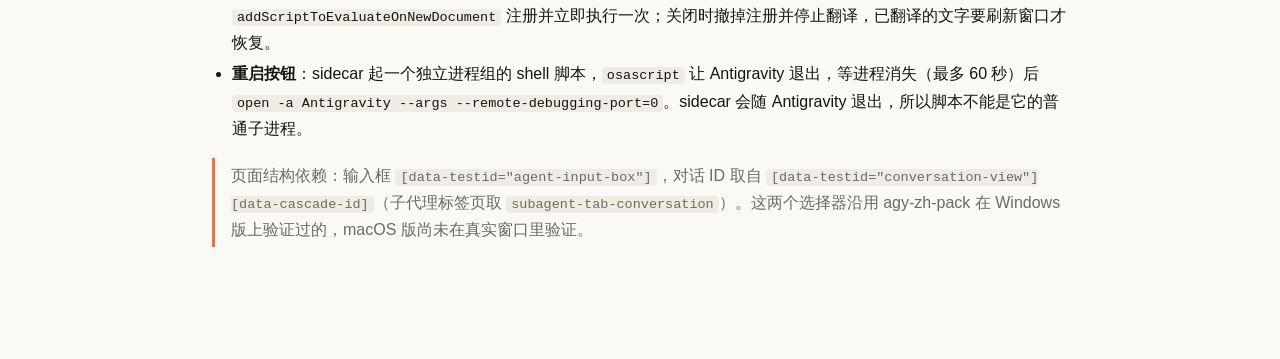
==== commit 80727594: "fix: exit when the language_server address stops answering A refused connection was detected by matc" ====
--- a/docs/architecture.html
+++ b/docs/architecture.html
@@ -108,6 +108,7 @@
   <h2>还要你决定或注意的</h2>
   <ul>
     <li><strong>重启后的对话</strong>：Antigravity 重启后 language_server 只列出已加载的对话。sidecar 每 30 秒扫一遍 <code>brain/</code>，今天动过的对话主动查一次（查询会让后台加载它）；面板的“自动跟随”和最近对话列表按 <code>annotations/</code> 的最后查看时间排。</li>
+    <li><strong>language_server 换端口</strong>：sidecar 的地址来自启动时的环境变量，进程里不会变。连续 20 秒连不上（按错误类型判断，不看本地化的错误文字）就退出：Antigravity 还在管它就会带新地址重新拉起；Windows 上父进程退出后留下的孤儿 sidecar 也会这样自己结束。</li>
     <li><strong>为什么轮询而不用 binding</strong>：<code>Runtime.addBinding</code> 绑定在添加它的 CDP 会话上。sidecar 升级或被重启后，旧进程注入的页面还在调用已失效的 binding，新进程收不到。</li>
     <li><strong>调试端口</strong>：2.33.0 起只有带 <code>--remote-debugging-port</code> 启动才有。开了以后本机任何进程都能通过它控制 Antigravity 窗口。</li>
     <li>单价是公开 API 标准价折算，不是订阅实际扣费。</li>
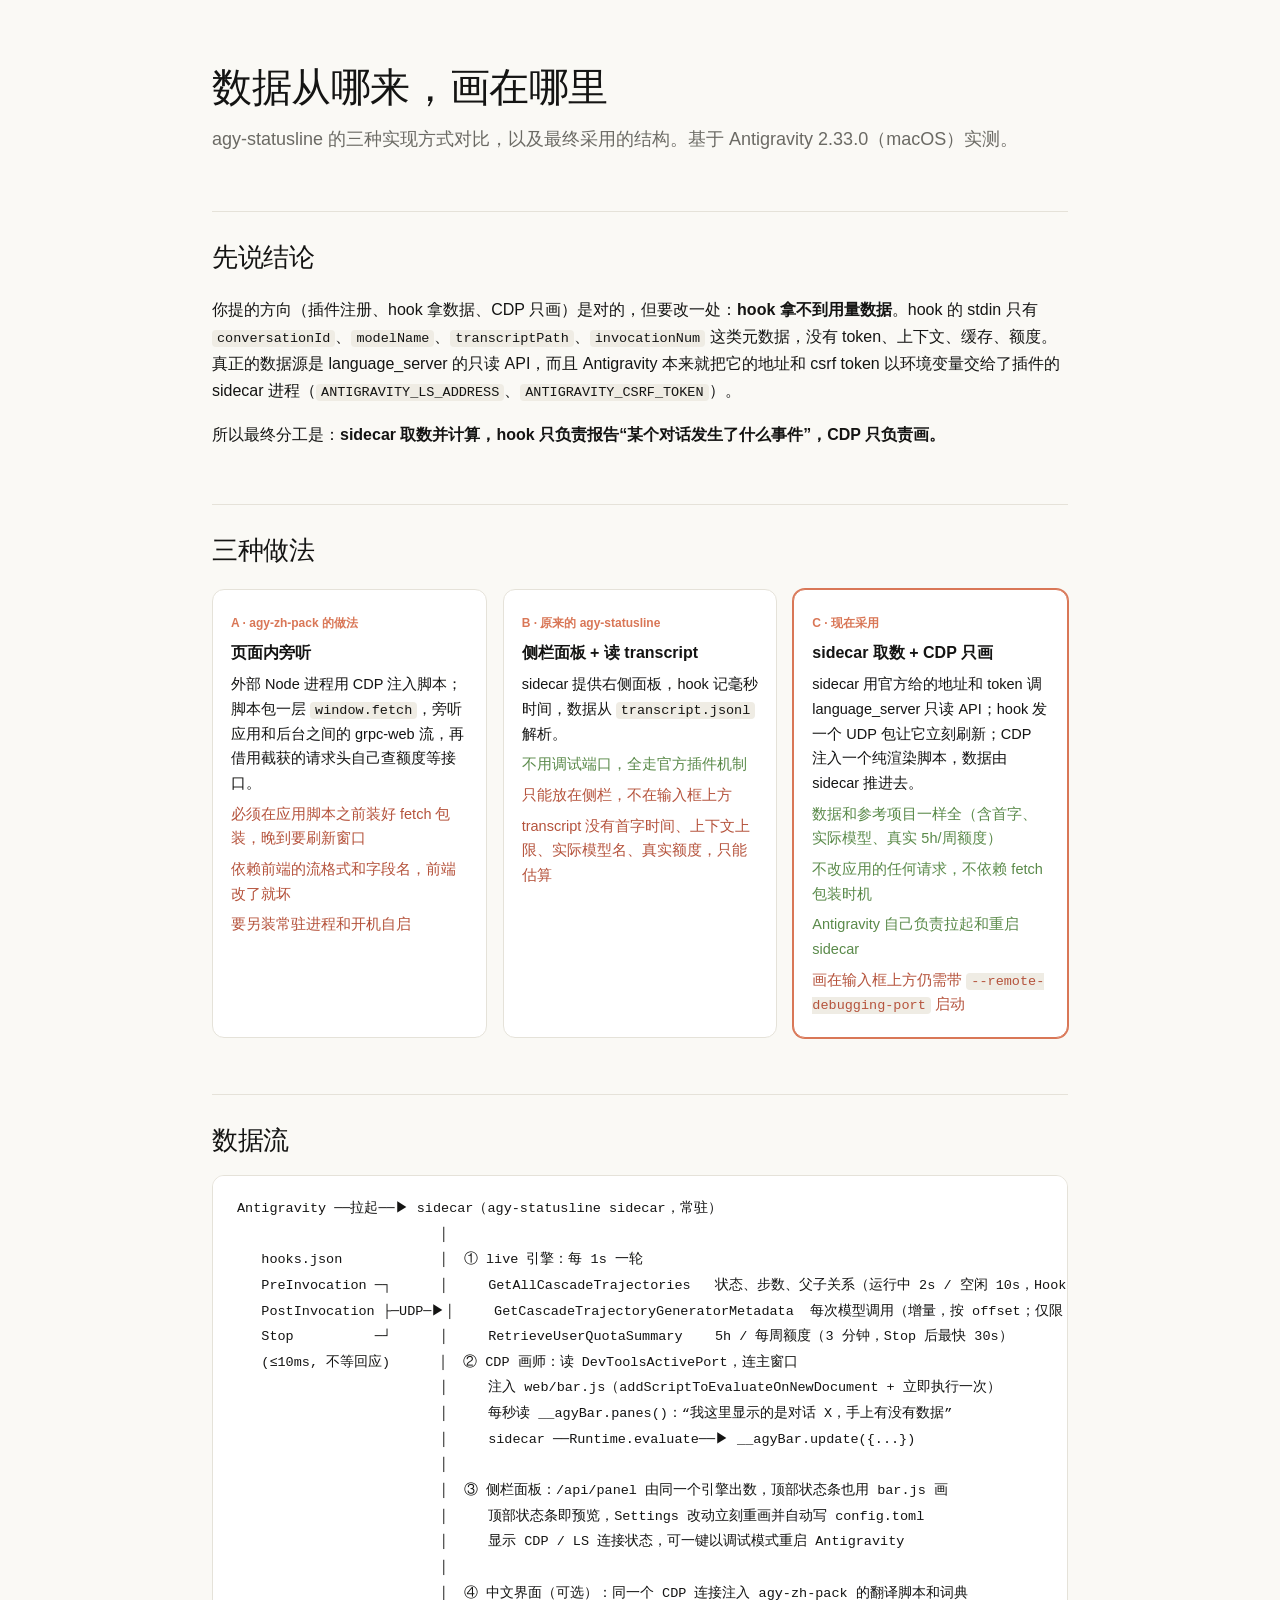
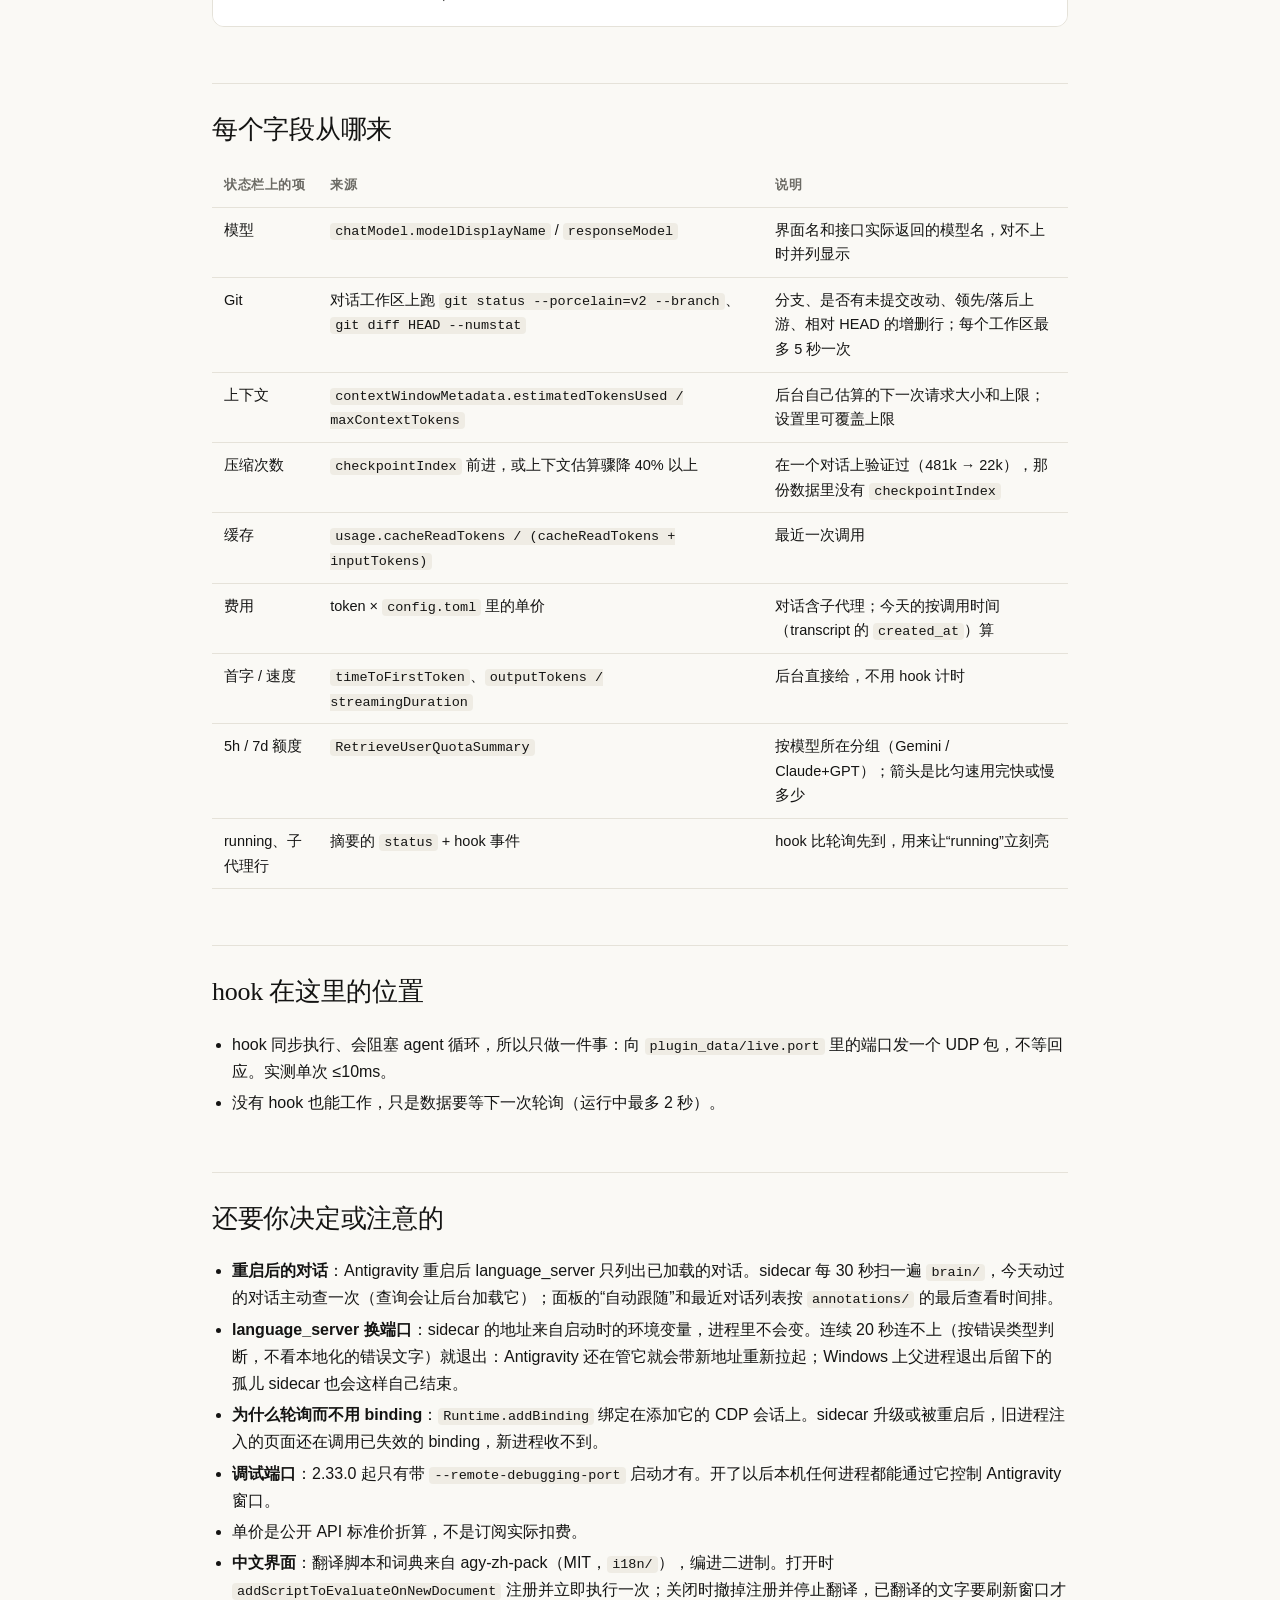
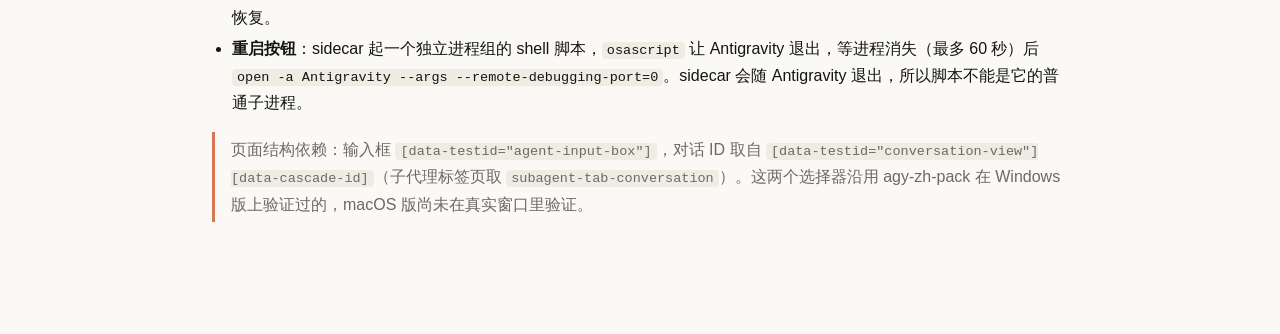
==== commit 7cb5b466: "perf(live): keep ENGINE unlocked during IO, throttle hook storms, bound engine state - Split each ti" ====
--- a/docs/architecture.html
+++ b/docs/architecture.html
@@ -70,10 +70,9 @@
   <div class="flow">Antigravity ──拉起──▶ sidecar（agy-statusline sidecar，常驻）
                          │
    hooks.json            │  ① live 引擎：每 1s 一轮
-   PreInvocation ─┐      │     GetAllCascadeTrajectories   状态、步数、父子关系（运行中 2s / 空闲 10s）
-   PostInvocation ├─UDP─▶│     GetCascadeTrajectoryGeneratorMetadata  每次模型调用（增量，按 offset）
-   PostToolUse    │      │     RetrieveUserQuotaSummary    5h / 每周额度（3 分钟，Stop 后立刻）
-   Stop          ─┘      │
+   PreInvocation ─┐      │     GetAllCascadeTrajectories   状态、步数、父子关系（运行中 2s / 空闲 10s，Hook 后最快 1.5s）
+   PostInvocation ├─UDP─▶│     GetCascadeTrajectoryGeneratorMetadata  每次模型调用（增量，按 offset；仅限 LS 已加载的对话）
+   Stop          ─┘      │     RetrieveUserQuotaSummary    5h / 每周额度（3 分钟，Stop 后最快 30s）
    (≤10ms, 不等回应)      │  ② CDP 画师：读 DevToolsActivePort，连主窗口
                          │     注入 web/bar.js（addScriptToEvaluateOnNewDocument + 立即执行一次）
                          │     每秒读 __agyBar.panes()：“我这里显示的是对话 X，手上有没有数据”
